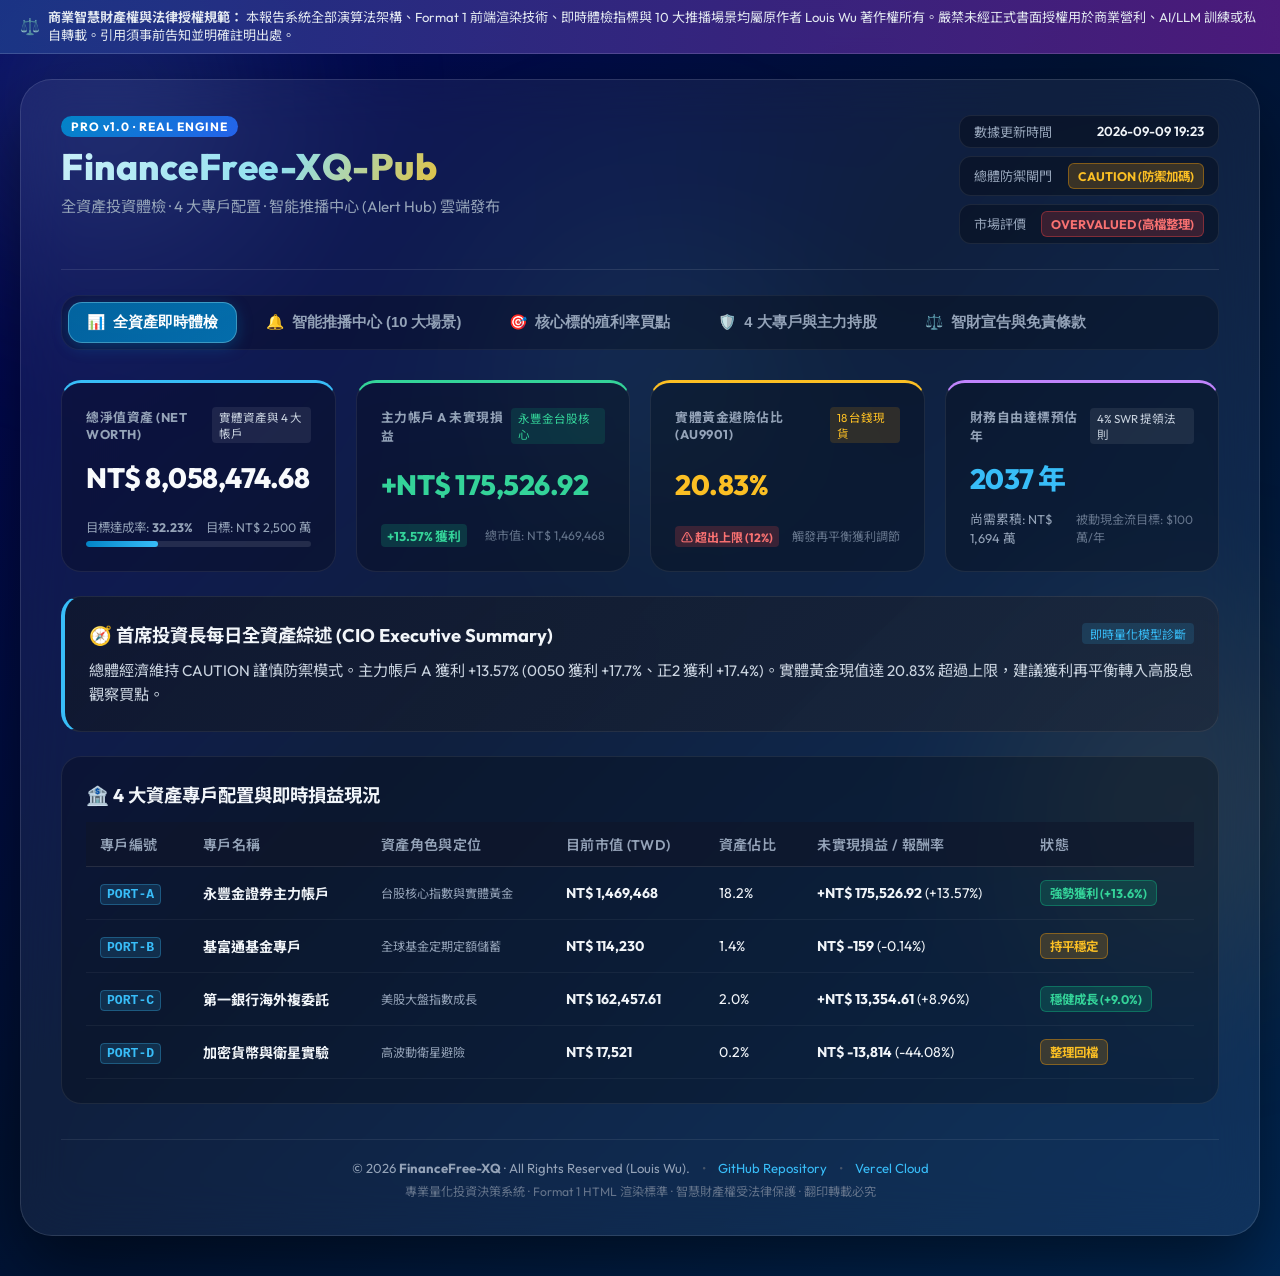
==== index.html @ 7aa63fb1 "feat(v1.0): upgrade to luxury glassmorphism theme with real data (2026-09-09)" ====
<!DOCTYPE html>
<html lang="zh-TW">
<head>
  <meta charset="UTF-8" />
  <meta name="viewport" content="width=device-width, initial-scale=1.0" />
  <title>FinanceFree-XQ-Pub · 全資產投資體檢與智能推播報告v1.0</title>
  <link rel="preconnect" href="https://fonts.googleapis.com">
  <link rel="preconnect" href="https://fonts.gstatic.com" crossorigin>
  <link href="https://fonts.googleapis.com/css2?family=Outfit:wght@300;400;600;700;800&family=Noto+Sans+TC:wght@300;400;500;700&display=swap" rel="stylesheet">
  <link rel="stylesheet" href="styles.css" />
</head>
<body>
  <!-- Ambient Glow Background Orbs -->
  <div class="glow-orb orb-1"></div>
  <div class="glow-orb orb-2"></div>
  <div class="glow-orb orb-3"></div>

  <!-- Legal Notice Top Strip -->
  <aside class="legal-strip">
    <div class="legal-strip-inner">
      <span class="legal-icon">⚖️</span>
      <span class="legal-text"><strong>商業智慧財產權與法律授權規範：</strong> 本報告系統全部演算法架構、Format 1 前端渲染技術、即時體檢指標與 10 大推播場景均屬原作者 Louis Wu 著作權所有。嚴禁未經正式書面授權用於商業營利、AI/LLM 訓練或私自轉載。引用須事前告知並明確註明出處。</span>
    </div>
  </aside>

  <div class="main-wrapper">
    <!-- Frosted Glass Master Container -->
    <div class="glass-container">
      
      <!-- Top Brand Header -->
      <header class="dashboard-header">
        <div class="brand-block">
          <div class="brand-badge">PRO v1.0 · REAL ENGINE</div>
          <h1 class="gradient-title">FinanceFree-XQ-Pub</h1>
          <p class="brand-subtitle">全資產投資體檢 · 4 大專戶配置 · 智能推播中心 (Alert Hub) 雲端發布</p>
        </div>
        <div class="meta-block">
          <div class="meta-pill">
            <span class="meta-label">數據更新時間</span>
            <span class="meta-value" id="meta-date">2026-09-09 18:34</span>
          </div>
          <div class="meta-pill">
            <span class="meta-label">總體防禦閘門</span>
            <span class="badge badge-caution" id="meta-gate">CAUTION (防禦加碼)</span>
          </div>
          <div class="meta-pill">
            <span class="meta-label">市場評價</span>
            <span class="badge badge-warn" id="meta-regime">OVERVALUED (高檔整理)</span>
          </div>
        </div>
      </header>

      <!-- Navigation Tabs (Okinawa Style Glowing Pills) -->
      <nav class="tabs-nav">
        <button class="nav-pill active" data-tab="tab-overview">
          <span class="nav-icon">📊</span> 全資產即時體檢
        </button>
        <button class="nav-pill" data-tab="tab-alerts">
          <span class="nav-icon">🔔</span> 智能推播中心 (10 大場景)
        </button>
        <button class="nav-pill" data-tab="tab-targets">
          <span class="nav-icon">🎯</span> 核心標的殖利率買點
        </button>
        <button class="nav-pill" data-tab="tab-holdings">
          <span class="nav-icon">🛡️</span> 4 大專戶與主力持股
        </button>
        <button class="nav-pill" data-tab="tab-legal">
          <span class="nav-icon">⚖️</span> 智財宣告與免責條款
        </button>
      </nav>

      <!-- TAB 1: Real Overview & KPIs -->
      <section id="tab-overview" class="tab-pane active">
        <!-- 4 Major KPI Cards -->
        <div class="kpi-grid">
          <div class="kpi-card glass-card card-glow-blue">
            <div class="kpi-header">
              <span class="kpi-tag">總淨值資產 (NET WORTH)</span>
              <span class="badge-sub">實體資產與 4 大帳戶</span>
            </div>
            <div class="kpi-num" id="kpi-net-worth">NT$ 8,058,475</div>
            <div class="progress-wrap">
              <div class="progress-info">
                <span>目標達成率: <strong id="kpi-coverage">32.23%</strong></span>
                <span>目標: NT$ 2,500 萬</span>
              </div>
              <div class="progress-track">
                <div class="progress-fill" id="kpi-progress-bar" style="width: 32.23%;"></div>
              </div>
            </div>
          </div>

          <div class="kpi-card glass-card card-glow-green">
            <div class="kpi-header">
              <span class="kpi-tag">主力帳戶 A 未實現損益</span>
              <span class="badge-sub positive">永豐金台股核心</span>
            </div>
            <div class="kpi-num positive" id="kpi-port-a-pnl">+NT$ 175,527</div>
            <div class="kpi-sub-text">
              <span class="gain-badge">+13.57% 獲利</span>
              <span class="sub-muted">總市值: NT$ 1,469,468</span>
            </div>
          </div>

          <div class="kpi-card glass-card card-glow-amber">
            <div class="kpi-header">
              <span class="kpi-tag">實體黃金避險佔比 (AU9901)</span>
              <span class="badge-sub warn">18 台錢現貨</span>
            </div>
            <div class="kpi-num warning" id="kpi-gold-pct">20.83%</div>
            <div class="kpi-sub-text">
              <span class="alert-pill">⚠️ 超出上限 (12%)</span>
              <span class="sub-muted">觸發再平衡獲利調節</span>
            </div>
          </div>

          <div class="kpi-card glass-card card-glow-purple">
            <div class="kpi-header">
              <span class="kpi-tag">財務自由達標預估年</span>
              <span class="badge-sub">4% SWR 提領法則</span>
            </div>
            <div class="kpi-num highlight" id="kpi-goal-year">2037 年</div>
            <div class="kpi-sub-text">
              <span>尚需累積: NT$ 1,694 萬</span>
              <span class="sub-muted">被動現金流目標: $100萬/年</span>
            </div>
          </div>
        </div>

        <!-- CIO Daily Synthesis -->
        <div class="glass-card summary-box mt-4">
          <div class="card-title-bar">
            <h3>🧭 首席投資長每日全資產綜述 (CIO Executive Summary)</h3>
            <span class="timestamp-tag">即時量化模型診斷</span>
          </div>
          <p class="summary-content" id="cio-summary-text">
            總體經濟維持 CAUTION 謹慎防禦模式。主力帳戶 A 表現亮眼獲利 +13.57%（0050 續抱獲利 +17.7%、正2 獲利 +17.4%）。實體黃金因金價大漲現值佔比達 20.83%（超過 12% 配置上限），已觸發 REBALANCE_SELL 再平衡調節訊號，建議將部分黃金獲利轉入高股息標的甜甜價觀察買點。
          </p>
        </div>

        <!-- 4 Accounts Distribution Table -->
        <div class="glass-card mt-4">
          <div class="card-title-bar">
            <h3>🏦 4 大資產專戶配置與即時損益現況</h3>
          </div>
          <div class="table-container">
            <table class="luxury-table">
              <thead>
                <tr>
                  <th>專戶編號</th>
                  <th>專戶名稱</th>
                  <th>資產角色與定位</th>
                  <th>目前市值 (TWD)</th>
                  <th>資產佔比</th>
                  <th>未實現損益 / 報酬率</th>
                  <th>狀態</th>
                </tr>
              </thead>
              <tbody id="accounts-table-body">
                <!-- Rendered dynamically -->
              </tbody>
            </table>
          </div>
        </div>
      </section>

      <!-- TAB 2: 10 Smart Alert Scenarios -->
      <section id="tab-alerts" class="tab-pane">
        <div class="glass-card">
          <div class="card-title-bar flex-between">
            <div>
              <h3>🔔 智能推播中心 · 10 大推播場景觸發總覽表</h3>
              <p class="card-desc">多因子自動監控 · LINE Official Bot & Email (SMTP) 即時指令派送</p>
            </div>
            <span class="pulse-badge"><span class="pulse-dot"></span> 10 / 10 場景全時監控運行中</span>
          </div>
          <div class="table-container">
            <table class="luxury-table scenarios-table">
              <thead>
                <tr>
                  <th style="width: 10%;">場景編號</th>
                  <th style="width: 18%;">場景名稱與類型</th>
                  <th style="width: 14%;">觸發時機</th>
                  <th style="width: 24%;">觸發條件與核心指標</th>
                  <th style="width: 14%;">推播管道 / 優先級</th>
                  <th style="width: 10%;">狀態</th>
                  <th style="width: 10%;">即時預覽</th>
                </tr>
              </thead>
              <tbody id="scenarios-table-body">
                <!-- Rendered dynamically -->
              </tbody>
            </table>
          </div>
        </div>
      </section>

      <!-- TAB 3: Buy Targets & Yield Sweetspot -->
      <section id="tab-targets" class="tab-pane">
        <div class="glass-card">
          <div class="card-title-bar">
            <h3>🎯 核心高股息與指數標的殖利率買點監控 (Sweetspot Tracker)</h3>
            <p class="card-desc">依據歷史殖利率分位數與均線支撐，即時計算分批進場階梯與價差比例</p>
          </div>
          <div class="table-container">
            <table class="luxury-table">
              <thead>
                <tr>
                  <th>標的代碼</th>
                  <th>標的名稱</th>
                  <th>現價 (TWD)</th>
                  <th>目標殖利率買點</th>
                  <th>距買點差距 (%)</th>
                  <th>預估年化殖利率</th>
                  <th>決策區間</th>
                </tr>
              </thead>
              <tbody id="targets-table-body">
                <!-- Rendered dynamically -->
              </tbody>
            </table>
          </div>
        </div>
      </section>

      <!-- TAB 4: Real Holdings in Portfolio A -->
      <section id="tab-holdings" class="tab-pane">
        <div class="glass-card">
          <div class="card-title-bar">
            <h3>🛡️ 永豐金主力帳戶 A · 實體持股明細與現值</h3>
            <p class="card-desc">真實庫存部位、成本價位、未實現損益與加碼階梯記錄</p>
          </div>
          <div class="table-container">
            <table class="luxury-table">
              <thead>
                <tr>
                  <th>標的代號</th>
                  <th>標的名稱</th>
                  <th>持有數量</th>
                  <th>現價 (TWD)</th>
                  <th>成本均價</th>
                  <th>目前市值 (TWD)</th>
                  <th>未實現損益</th>
                  <th>報酬率 (%)</th>
                  <th>操作狀態</th>
                </tr>
              </thead>
              <tbody id="holdings-table-body">
                <!-- Rendered dynamically -->
              </tbody>
            </table>
          </div>
        </div>
      </section>

      <!-- TAB 5: Commercial Legal Policy -->
      <section id="tab-legal" class="tab-pane">
        <div class="glass-card legal-container">
          <div class="card-title-bar">
            <h3>⚖️ 智慧財產權聲明、商業授權限制與法律責任免責宣言</h3>
            <span class="legal-badge-pill">20 年資深金融法務顧問規格</span>
          </div>
          <div class="legal-content">
            <div class="legal-clause">
              <h4>一、 智慧財產權與著作權歸屬聲明 (Intellectual Property & Proprietary Rights)</h4>
              <p>
                本專案 <strong>FinanceFree-XQ</strong> 及其公開網頁呈現端 <strong>FinanceFree-XQ-Pub</strong>，所包含之全部原始碼、演算法架構、多因子評分機制、量化策略模型、HTML/CSS/JavaScript 前端渲染樣板（Format 1）、視覺化圖表排版及數據分析產出，其著作權、商標權、營業秘密及專利申請權等全部智慧財產權，<strong>均屬原作者 Louis Wu 依法獨立享有與專屬擁有</strong>。
              </p>
              <p>
                未經原作者正式書面授權，任何個人、法人或組織均不得以任何形式（包括但不限於重製、改作、反向工程、反組譯、鏡像鏡射、深度連結、公開傳輸、散布、轉售或建立衍生作品）利用本系統之全部或任何部分。
              </p>
            </div>

            <div class="legal-clause">
              <h4>二、 商業使用限制與強制引用告知規範 (Commercial Use Restriction & Attribution Policy)</h4>
              <ul>
                <li><strong>嚴禁未經授權商業利用：</strong> 嚴格禁止將本系統之分析結論、HTML 渲染報表、推播格式或模型數據用於任何收費投顧、代操服務、付費社群、商業出版、商業軟體整合或任何直接/間接獲利行為。</li>
                <li><strong>禁止 AI / LLM 爬蟲抓取：</strong> 嚴格禁止未經授權使用爬蟲或自動化工具爬取本系統網頁與數據以進行人工智慧 (AI) 或大型語言模型 (LLM) 之訓練與微調。</li>
                <li><strong>非營利與學術引用義務：</strong> 任何基於學術研究、個人學習之非營利性質引用，<strong>必須於引用前書面告知原作者</strong>，並於引用作品最顯著處明確標註來源：<br>
                  <code class="citation-code">引用自 FinanceFree-XQ 投資決策系統 (Author: Louis Wu / GitHub: louiswu1568/FinanceFree-XQ-Pub)</code>
                </li>
              </ul>
            </div>

            <div class="legal-clause">
              <h4>三、 專業金融投資與法律免責聲明 (Financial Non-Advisory & Risk Disclaimer)</h4>
              <p>
                本頁面及系統所有推播、報表及數據，純屬基於歷史數據與量化模型之<strong>個人研究心得與演算法技術展示，絕不構成任何證券、期貨、基金、衍生性金融商品之買賣建議、投資諮詢、要約或獲利保證</strong>。
              </p>
              <p>
                金融市場投資具有本質風險，歷史績效絕不代表未來收益。使用者於進行任何投資交易決策前，應審慎評估自身財務狀況與風險承受能力，並獨立承擔所有投資盈虧。本系統作者對於任何人因參考或使用本系統內容所致之任何直接、間接、附隨或衍生性損害或利潤損失，<strong>概不承擔任何法律、民事賠償或連帶責任</strong>。
              </p>
            </div>

            <div class="legal-clause">
              <h4>四、 侵權追訴與準據法管轄 (Trade Secrets, Infringement & Jurisdiction)</h4>
              <p>
                凡有任何侵害本專案智慧財產權、違反營業秘密法、盜用 HTML 渲染樣式或違法商業營利之行為，原作者保留依法追究一切民事侵權賠償（包含法定懲罰性賠償）及刑事責任之權利。
              </p>
              <p>
                本聲明之解釋與適用，均依<strong>中華民國法令</strong>為準據法。凡因本系統或本條款所生之爭議，雙方同意以<strong>臺灣臺北地方法院</strong>為第一審專屬管轄法院。
              </p>
            </div>
          </div>
        </div>
      </section>

      <!-- Footer -->
      <footer class="dashboard-footer">
        <div class="footer-links">
          <span>© 2026 <strong>FinanceFree-XQ</strong> · All Rights Reserved (Louis Wu).</span>
          <span class="footer-dot">•</span>
          <a href="https://github.com/louiswu1568/FinanceFree-XQ-Pub.git" target="_blank">GitHub Repository</a>
          <span class="footer-dot">•</span>
          <a href="https://financefree-xq-pub.vercel.app/" target="_blank">Vercel Cloud</a>
        </div>
        <p class="footer-legal-tag">專業量化投資決策系統 · Format 1 HTML 渲染標準 · 智慧財產權受法律保護 · 翻印轉載必究</p>
      </footer>
    </div>
  </div>

  <!-- Scenario Preview Interactive Modal -->
  <div id="preview-modal" class="modal-backdrop" style="display: none;">
    <div class="modal-box glass-card">
      <div class="modal-header">
        <div class="modal-title-group">
          <span class="modal-badge" id="modal-id">SCENARIO-01</span>
          <h3 id="modal-title">場景推播內容預覽</h3>
        </div>
        <button id="modal-close" class="modal-close-btn">&times;</button>
      </div>
      <div class="modal-body">
        <div class="preview-channel-pill" id="modal-channel">LINE Official Bot</div>
        <div class="preview-bubble-box" id="modal-content">
          載入中...
        </div>
      </div>
    </div>
  </div>

  <script src="app.js"></script>
</body>
</html>
---- styles.css ----
/* FinanceFree-XQ-Pub Luxury Glassmorphism Design System (Okinawa 2026 Style) */

:root {
  --primary: #0077b6;
  --primary-light: #90e0ef;
  --accent: #ffb703;
  --accent-cyan: #48cae4;
  --accent-gold: #fbbf24;
  --bg-grad: linear-gradient(135deg, #03045e 0%, #001233 45%, #002855 100%);
  --card-bg: rgba(255, 255, 255, 0.06);
  --card-border: rgba(255, 255, 255, 0.12);
  --text-main: #f8f9fa;
  --text-muted: #94a3b8;
  --success: #10b981;
  --danger: #ef4444;
  --warning: #f59e0b;
}

* {
  box-sizing: border-box;
  margin: 0;
  padding: 0;
}

body {
  font-family: 'Outfit', 'Noto Sans TC', -apple-system, BlinkMacSystemFont, sans-serif;
  background: var(--bg-grad);
  color: var(--text-main);
  min-height: 100vh;
  position: relative;
  overflow-x: hidden;
  padding-bottom: 40px;
}

/* Ambient Glowing Orbs */
.glow-orb {
  position: fixed;
  width: 500px;
  height: 500px;
  border-radius: 50%;
  pointer-events: none;
  z-index: 0;
  filter: blur(80px);
}
.orb-1 {
  top: -150px;
  left: -150px;
  background: radial-gradient(circle, rgba(144, 224, 239, 0.18) 0%, rgba(0, 0, 0, 0) 70%);
}
.orb-2 {
  bottom: -150px;
  right: -150px;
  background: radial-gradient(circle, rgba(255, 183, 3, 0.12) 0%, rgba(0, 0, 0, 0) 70%);
}
.orb-3 {
  top: 40%;
  left: 50%;
  transform: translate(-50%, -50%);
  background: radial-gradient(circle, rgba(72, 202, 228, 0.1) 0%, rgba(0, 0, 0, 0) 70%);
}

/* Legal Notice Top Strip */
.legal-strip {
  background: linear-gradient(90deg, rgba(30, 58, 138, 0.85), rgba(88, 28, 135, 0.85));
  border-bottom: 1px solid rgba(255, 255, 255, 0.15);
  padding: 8px 20px;
  font-size: 0.82rem;
  color: #e2e8f0;
  backdrop-filter: blur(10px);
  position: relative;
  z-index: 10;
}
.legal-strip-inner {
  max-width: 1300px;
  margin: 0 auto;
  display: flex;
  align-items: center;
  gap: 8px;
  line-height: 1.4;
}
.legal-icon {
  font-size: 1rem;
}

/* Main Layout Wrapper */
.main-wrapper {
  position: relative;
  z-index: 1;
  max-width: 1320px;
  margin: 25px auto 0;
  padding: 0 20px;
}

/* Frosted Glass Master Container */
.glass-container {
  background: var(--card-bg);
  border: 1px solid var(--card-border);
  border-radius: 32px;
  backdrop-filter: blur(25px);
  -webkit-backdrop-filter: blur(25px);
  box-shadow: 0 30px 70px rgba(0, 0, 0, 0.5);
  padding: 35px 40px;
  animation: fadeIn 0.6s ease-out;
}

@keyframes fadeIn {
  from { opacity: 0; transform: translateY(10px); }
  to { opacity: 1; transform: translateY(0); }
}

/* Header */
.dashboard-header {
  display: flex;
  justify-content: space-between;
  align-items: flex-start;
  flex-wrap: wrap;
  gap: 20px;
  padding-bottom: 25px;
  border-bottom: 1px solid rgba(255, 255, 255, 0.1);
  margin-bottom: 25px;
}
.brand-badge {
  display: inline-block;
  font-size: 0.75rem;
  font-weight: 700;
  letter-spacing: 1px;
  padding: 3px 10px;
  background: linear-gradient(135deg, #0284c7, #2563eb);
  color: #fff;
  border-radius: 20px;
  margin-bottom: 8px;
}
.gradient-title {
  font-size: 2.3rem;
  font-weight: 800;
  background: linear-gradient(120deg, #caf0f8, #90e0ef 50%, #ffb703 100%);
  -webkit-background-clip: text;
  -webkit-text-fill-color: transparent;
  letter-spacing: 0.5px;
  line-height: 1.2;
}
.brand-subtitle {
  font-size: 0.95rem;
  color: #94a3b8;
  margin-top: 5px;
}

.meta-block {
  display: flex;
  flex-direction: column;
  gap: 8px;
}
.meta-pill {
  background: rgba(0, 0, 0, 0.3);
  border: 1px solid rgba(255, 255, 255, 0.08);
  padding: 6px 14px;
  border-radius: 12px;
  display: flex;
  align-items: center;
  justify-content: space-between;
  gap: 15px;
  font-size: 0.82rem;
}
.meta-label {
  color: #94a3b8;
}
.meta-value {
  color: #f1f5f9;
  font-weight: 600;
}

/* Badges */
.badge {
  display: inline-block;
  padding: 3px 9px;
  border-radius: 6px;
  font-size: 0.78rem;
  font-weight: 700;
}
.badge-caution {
  background: rgba(245, 158, 11, 0.2);
  color: #fbbf24;
  border: 1px solid rgba(245, 158, 11, 0.4);
}
.badge-warn {
  background: rgba(239, 68, 68, 0.2);
  color: #f87171;
  border: 1px solid rgba(239, 68, 68, 0.4);
}
.badge-safe {
  background: rgba(16, 185, 129, 0.2);
  color: #34d399;
  border: 1px solid rgba(16, 185, 129, 0.4);
}

/* Tabs Navigation (Okinawa Glow Pills) */
.tabs-nav {
  display: flex;
  gap: 10px;
  flex-wrap: wrap;
  margin-bottom: 30px;
  background: rgba(0, 0, 0, 0.25);
  padding: 6px;
  border-radius: 18px;
  border: 1px solid rgba(255, 255, 255, 0.06);
}
.nav-pill {
  background: transparent;
  border: 1px solid transparent;
  color: #94a3b8;
  padding: 10px 18px;
  border-radius: 14px;
  font-size: 0.92rem;
  font-weight: 600;
  cursor: pointer;
  display: flex;
  align-items: center;
  gap: 8px;
  transition: all 0.25s ease;
}
.nav-pill:hover {
  color: #f1f5f9;
  background: rgba(255, 255, 255, 0.05);
}
.nav-pill.active {
  background: linear-gradient(135deg, rgba(0, 119, 182, 0.8), rgba(2, 132, 199, 0.8));
  color: #ffffff;
  border: 1px solid rgba(144, 224, 239, 0.4);
  box-shadow: 0 4px 15px rgba(0, 119, 182, 0.35);
}

/* Tab Panes */
.tab-pane {
  display: none;
  animation: paneIn 0.3s ease-out;
}
.tab-pane.active {
  display: block;
}
@keyframes paneIn {
  from { opacity: 0; transform: translateY(6px); }
  to { opacity: 1; transform: translateY(0); }
}

/* Glass Card */
.glass-card {
  background: rgba(0, 0, 0, 0.25);
  border: 1px solid rgba(255, 255, 255, 0.08);
  border-radius: 20px;
  padding: 24px;
  position: relative;
}
.glass-card:hover {
  border-color: rgba(255, 255, 255, 0.15);
}

/* KPI Grid */
.kpi-grid {
  display: grid;
  grid-template-columns: repeat(4, 1fr);
  gap: 20px;
}
@media (max-width: 1100px) {
  .kpi-grid { grid-template-columns: repeat(2, 1fr); }
}
@media (max-width: 600px) {
  .kpi-grid { grid-template-columns: 1fr; }
}

.kpi-card {
  display: flex;
  flex-direction: column;
  justify-content: space-between;
  transition: transform 0.2s ease, box-shadow 0.2s ease;
}
.kpi-card:hover {
  transform: translateY(-3px);
  box-shadow: 0 12px 25px rgba(0, 0, 0, 0.3);
}

.card-glow-blue { border-top: 3px solid #38bdf8; }
.card-glow-green { border-top: 3px solid #34d399; }
.card-glow-amber { border-top: 3px solid #fbbf24; }
.card-glow-purple { border-top: 3px solid #c084fc; }

.kpi-header {
  display: flex;
  justify-content: space-between;
  align-items: center;
  margin-bottom: 12px;
}
.kpi-tag {
  font-size: 0.8rem;
  font-weight: 700;
  color: #94a3b8;
  letter-spacing: 0.5px;
}
.badge-sub {
  font-size: 0.72rem;
  padding: 2px 7px;
  background: rgba(255, 255, 255, 0.08);
  border-radius: 4px;
  color: #cbd5e1;
}
.badge-sub.positive { color: #34d399; background: rgba(16, 185, 129, 0.15); }
.badge-sub.warn { color: #fbbf24; background: rgba(245, 158, 11, 0.15); }

.kpi-num {
  font-size: 1.75rem;
  font-weight: 800;
  color: #f8fafc;
  margin-bottom: 12px;
  letter-spacing: -0.5px;
}
.kpi-num.positive { color: #34d399; }
.kpi-num.warning { color: #fbbf24; }
.kpi-num.highlight { color: #38bdf8; }

.progress-wrap {
  margin-top: 5px;
}
.progress-info {
  display: flex;
  justify-content: space-between;
  font-size: 0.78rem;
  color: #94a3b8;
  margin-bottom: 5px;
}
.progress-track {
  width: 100%;
  height: 6px;
  background: rgba(255, 255, 255, 0.1);
  border-radius: 4px;
  overflow: hidden;
}
.progress-fill {
  height: 100%;
  background: linear-gradient(90deg, #0284c7, #38bdf8);
  border-radius: 4px;
  transition: width 0.8s ease;
}

.kpi-sub-text {
  display: flex;
  justify-content: space-between;
  align-items: center;
  font-size: 0.8rem;
  color: #94a3b8;
}
.gain-badge {
  background: rgba(16, 185, 129, 0.2);
  color: #34d399;
  padding: 2px 6px;
  border-radius: 4px;
  font-weight: 700;
}
.alert-pill {
  background: rgba(239, 68, 68, 0.2);
  color: #f87171;
  padding: 2px 6px;
  border-radius: 4px;
  font-weight: 700;
  font-size: 0.75rem;
}
.sub-muted {
  font-size: 0.76rem;
  color: #64748b;
}

/* Summary Card */
.summary-box {
  background: linear-gradient(135deg, rgba(15, 23, 42, 0.8), rgba(30, 41, 59, 0.7));
  border-left: 4px solid #38bdf8;
}
.card-title-bar {
  display: flex;
  justify-content: space-between;
  align-items: center;
  margin-bottom: 12px;
}
.card-title-bar h3 {
  font-size: 1.15rem;
  font-weight: 700;
  color: #f1f5f9;
}
.card-desc {
  font-size: 0.85rem;
  color: #94a3b8;
  margin-top: 4px;
}
.timestamp-tag {
  font-size: 0.75rem;
  padding: 2px 8px;
  background: rgba(56, 189, 248, 0.15);
  color: #38bdf8;
  border-radius: 4px;
}
.summary-content {
  font-size: 0.95rem;
  color: #cbd5e1;
  line-height: 1.6;
}

/* Luxury Tables */
.table-container {
  overflow-x: auto;
  margin-top: 15px;
}
.luxury-table {
  width: 100%;
  border-collapse: collapse;
  font-size: 0.88rem;
  text-align: left;
}
.luxury-table th {
  background: rgba(15, 23, 42, 0.6);
  color: #94a3b8;
  font-weight: 600;
  padding: 12px 14px;
  border-bottom: 1px solid rgba(255, 255, 255, 0.1);
  letter-spacing: 0.3px;
}
.luxury-table td {
  padding: 13px 14px;
  border-bottom: 1px solid rgba(255, 255, 255, 0.05);
  color: #f1f5f9;
}
.luxury-table tr:hover td {
  background: rgba(255, 255, 255, 0.03);
}

/* Pulse Badge */
.pulse-badge {
  display: inline-flex;
  align-items: center;
  gap: 6px;
  font-size: 0.82rem;
  font-weight: 600;
  color: #34d399;
  background: rgba(16, 185, 129, 0.15);
  padding: 4px 10px;
  border-radius: 20px;
}
.pulse-dot {
  width: 8px;
  height: 8px;
  border-radius: 50%;
  background: #34d399;
  box-shadow: 0 0 10px #34d399;
  animation: pulse 1.5s infinite;
}
@keyframes pulse {
  0% { transform: scale(0.9); opacity: 0.7; }
  50% { transform: scale(1.2); opacity: 1; }
  100% { transform: scale(0.9); opacity: 0.7; }
}

/* Table Specific Elements */
.scenario-tag {
  font-family: monospace;
  font-size: 0.82rem;
  font-weight: 700;
  padding: 2px 6px;
  background: rgba(56, 189, 248, 0.15);
  color: #38bdf8;
  border-radius: 4px;
  border: 1px solid rgba(56, 189, 248, 0.3);
}
.time-tag {
  font-size: 0.8rem;
  color: #cbd5e1;
  background: rgba(30, 41, 59, 0.7);
  padding: 2px 7px;
  border-radius: 4px;
  display: inline-block;
}
.cond-text {
  font-size: 0.84rem;
  line-height: 1.4;
  margin-bottom: 3px;
}
.sub-metrics {
  font-size: 0.76rem;
  color: #94a3b8;
}

.btn-preview {
  background: linear-gradient(135deg, #0284c7, #2563eb);
  color: #fff;
  border: none;
  padding: 5px 12px;
  border-radius: 6px;
  font-size: 0.8rem;
  font-weight: 600;
  cursor: pointer;
  transition: all 0.2s ease;
}
.btn-preview:hover {
  background: linear-gradient(135deg, #0369a1, #1d4ed8);
  transform: translateY(-1px);
  box-shadow: 0 4px 12px rgba(2, 132, 199, 0.4);
}

/* Legal Container */
.legal-container {
  background: rgba(15, 23, 42, 0.5);
}
.legal-badge-pill {
  font-size: 0.78rem;
  background: rgba(147, 51, 234, 0.2);
  color: #c084fc;
  padding: 3px 10px;
  border-radius: 12px;
  border: 1px solid rgba(147, 51, 234, 0.3);
}
.legal-clause {
  margin-top: 20px;
  padding-bottom: 18px;
  border-bottom: 1px solid rgba(255, 255, 255, 0.08);
}
.legal-clause h4 {
  font-size: 1rem;
  color: #90e0ef;
  margin-bottom: 8px;
}
.legal-clause p, .legal-clause li {
  font-size: 0.88rem;
  color: #cbd5e1;
  line-height: 1.6;
}
.legal-clause ul {
  padding-left: 20px;
  margin-top: 6px;
}
.citation-code {
  display: inline-block;
  background: rgba(0, 0, 0, 0.4);
  padding: 4px 10px;
  border-radius: 6px;
  color: #38bdf8;
  font-family: monospace;
  font-size: 0.82rem;
  margin-top: 6px;
  border: 1px solid rgba(56, 189, 248, 0.3);
}

/* Footer */
.dashboard-footer {
  margin-top: 35px;
  padding-top: 20px;
  border-top: 1px solid rgba(255, 255, 255, 0.08);
  text-align: center;
  font-size: 0.82rem;
  color: #64748b;
}
.footer-links {
  display: flex;
  justify-content: center;
  align-items: center;
  gap: 12px;
  margin-bottom: 6px;
  color: #94a3b8;
}
.footer-links a {
  color: #38bdf8;
  text-decoration: none;
  transition: color 0.2s;
}
.footer-links a:hover {
  color: #90e0ef;
}
.footer-dot {
  color: #475569;
}
.footer-legal-tag {
  font-size: 0.76rem;
  color: #64748b;
}

/* Modal */
.modal-backdrop {
  position: fixed;
  top: 0;
  left: 0;
  width: 100vw;
  height: 100vh;
  background: rgba(0, 0, 0, 0.75);
  backdrop-filter: blur(8px);
  display: flex;
  align-items: center;
  justify-content: center;
  z-index: 9999;
}
.modal-box {
  width: 90%;
  max-width: 580px;
  background: #0f172a;
  border: 1px solid rgba(255, 255, 255, 0.15);
  border-radius: 20px;
  padding: 24px;
  box-shadow: 0 25px 50px rgba(0, 0, 0, 0.7);
  animation: modalScale 0.2s ease-out;
}
@keyframes modalScale {
  from { transform: scale(0.95); opacity: 0; }
  to { transform: scale(1); opacity: 1; }
}
.modal-header {
  display: flex;
  justify-content: space-between;
  align-items: center;
  margin-bottom: 16px;
  border-bottom: 1px solid rgba(255, 255, 255, 0.1);
  padding-bottom: 12px;
}
.modal-badge {
  font-family: monospace;
  font-size: 0.75rem;
  font-weight: 700;
  background: rgba(56, 189, 248, 0.2);
  color: #38bdf8;
  padding: 2px 7px;
  border-radius: 4px;
  display: inline-block;
  margin-bottom: 4px;
}
.modal-header h3 {
  font-size: 1.1rem;
  color: #f8fafc;
}
.modal-close-btn {
  background: transparent;
  border: none;
  color: #94a3b8;
  font-size: 1.6rem;
  cursor: pointer;
  line-height: 1;
}
.modal-close-btn:hover { color: #f8fafc; }
.preview-channel-pill {
  display: inline-block;
  background: #06c755;
  color: #fff;
  font-weight: 700;
  font-size: 0.75rem;
  padding: 3px 9px;
  border-radius: 4px;
  margin-bottom: 12px;
}
.preview-bubble-box {
  background: rgba(30, 41, 59, 0.8);
  border-left: 4px solid #0284c7;
  padding: 16px;
  border-radius: 0 10px 10px 0;
  color: #f1f5f9;
  font-size: 0.92rem;
  line-height: 1.6;
  white-space: pre-wrap;
  word-break: break-word;
}

.mt-4 { margin-top: 24px; }
.flex-between { display: flex; justify-content: space-between; align-items: center; }
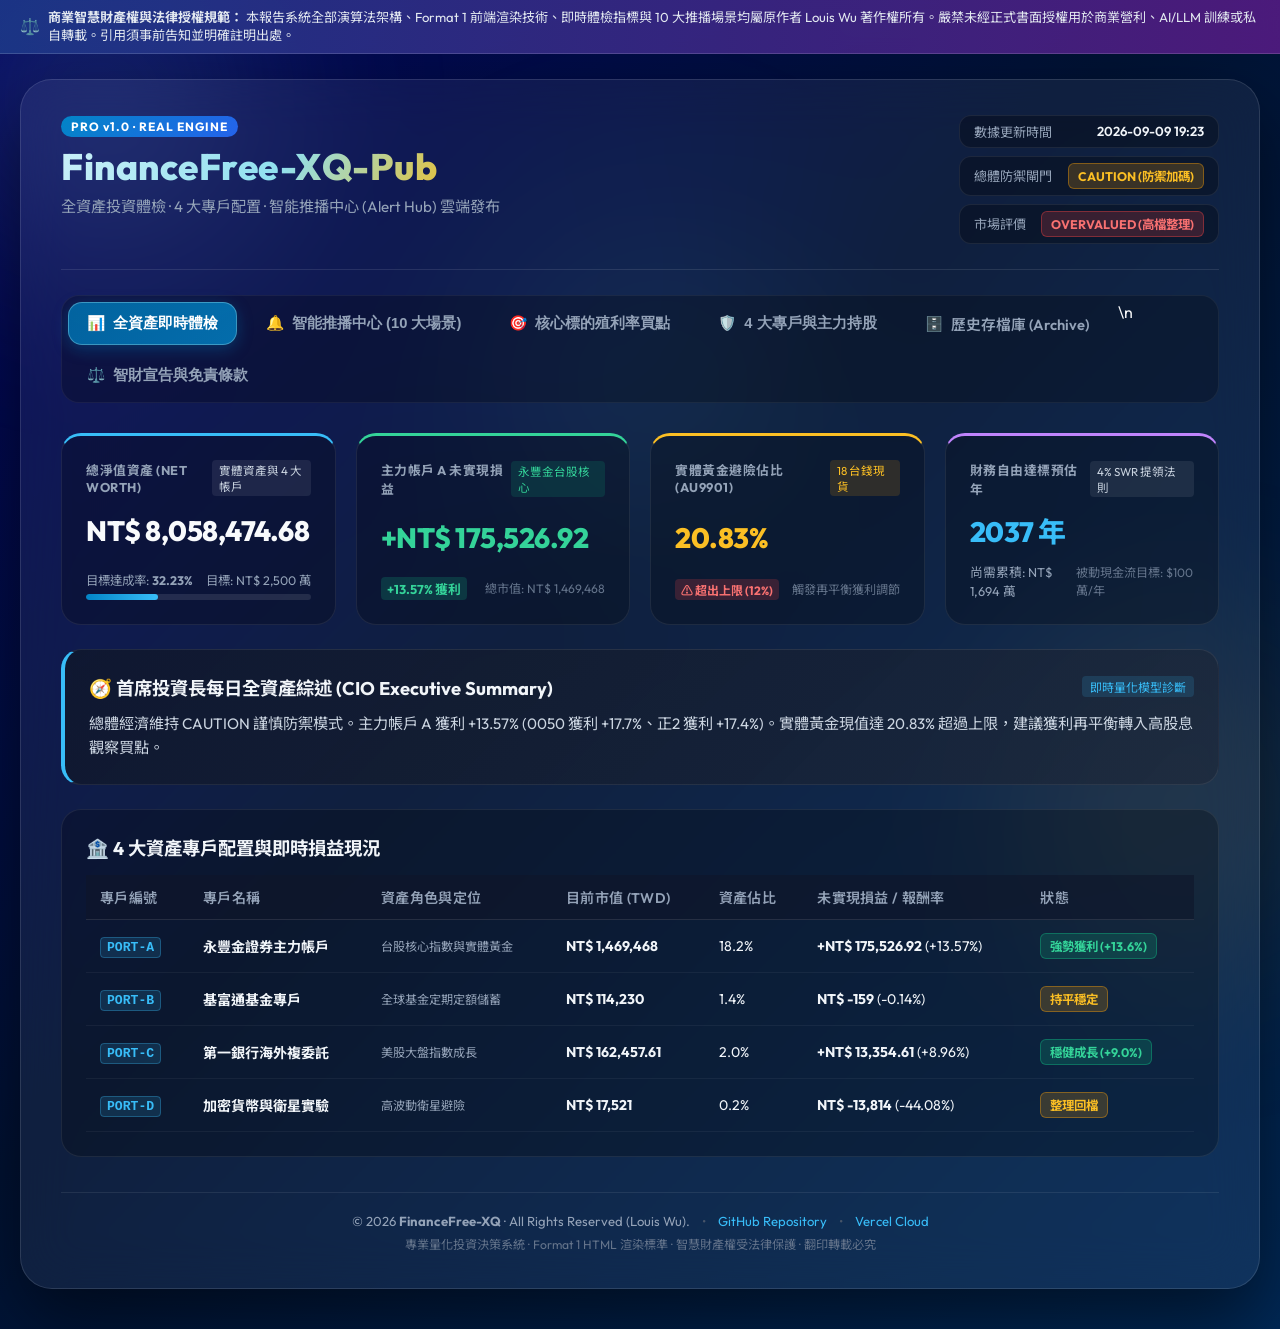
==== commit be81ef5f: "chore(publish): auto-archive and publish report (2026-09-09 19:32:38)" ====
--- a/index.html
+++ b/index.html
@@ -64,7 +64,7 @@
         <button class="nav-pill" data-tab="tab-holdings">
           <span class="nav-icon">🛡️</span> 4 大專戶與主力持股
         </button>
-        <button class="nav-pill" data-tab="tab-legal">
+        <a href="./Archive" class="nav-pill" style="text-decoration:none;"><span class="nav-icon">🗄️</span> 歷史存檔庫 (Archive)</a>\n        <button class="nav-pill" data-tab="tab-legal">
           <span class="nav-icon">⚖️</span> 智財宣告與免責條款
         </button>
       </nav>
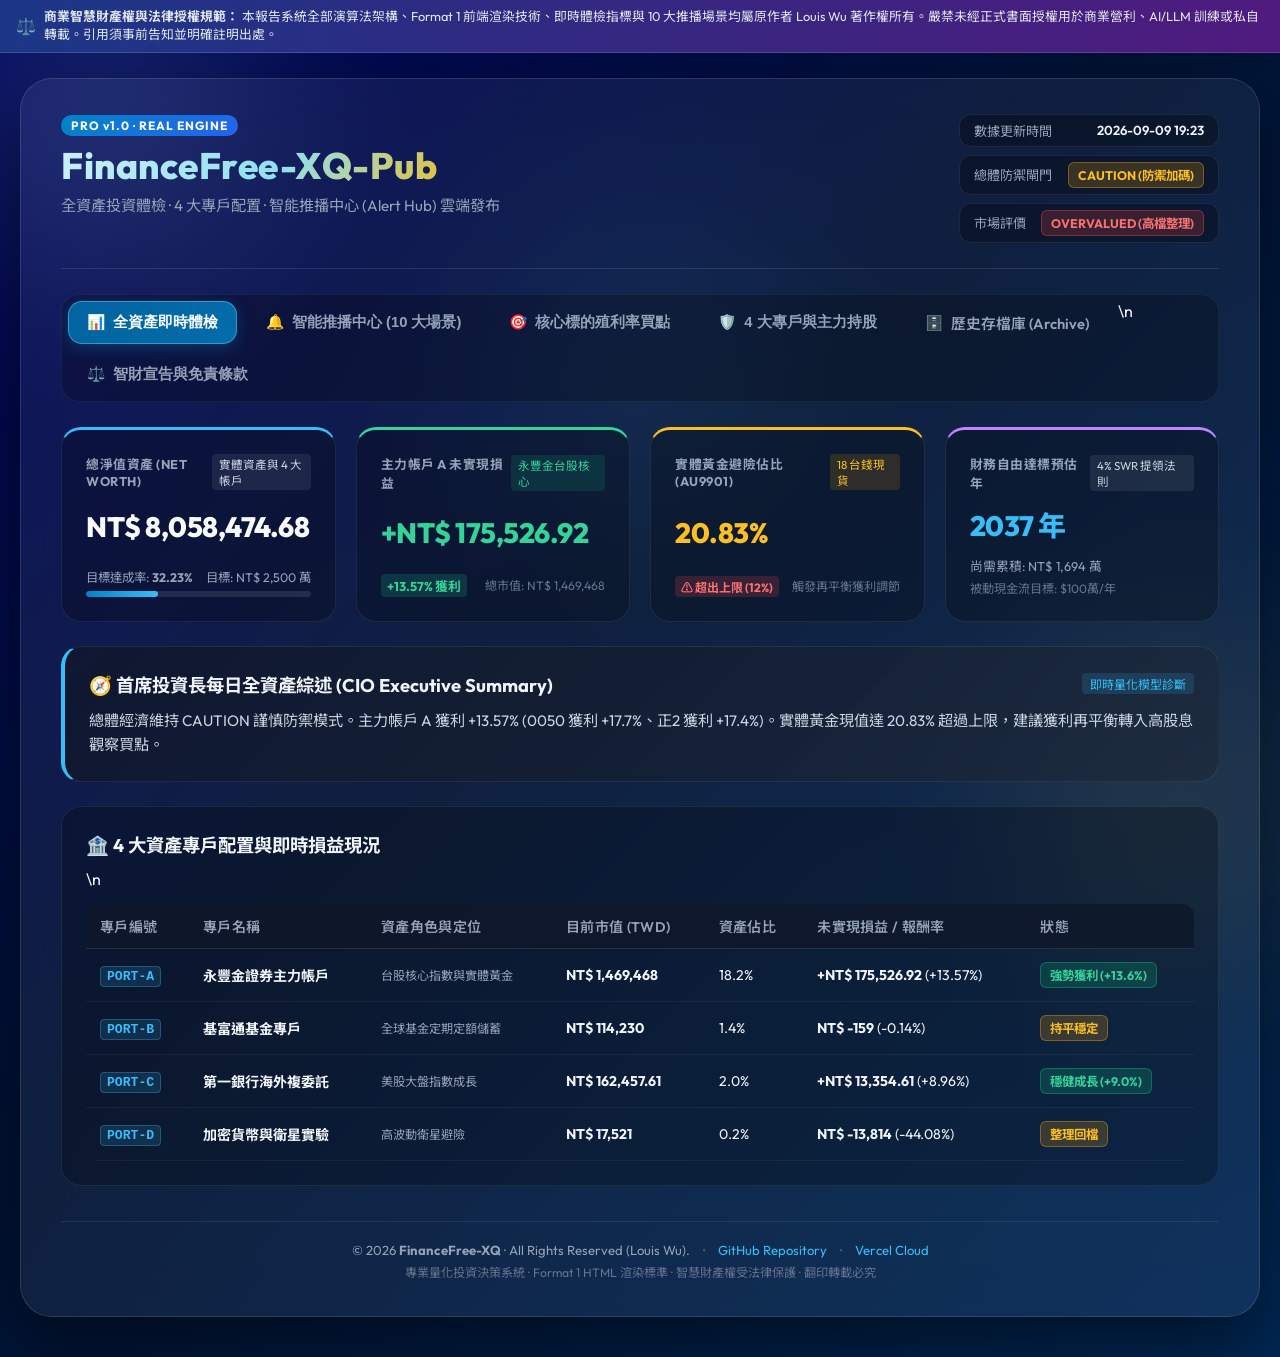
==== commit a536e04f: "chore(publish): auto-archive and publish report (2026-09-09 19:54:53)" ====
--- a/index.html
+++ b/index.html
@@ -143,7 +143,7 @@
           <div class="card-title-bar">
             <h3>🏦 4 大資產專戶配置與即時損益現況</h3>
           </div>
-          <div class="table-container">
+          <div class="table-scroll-hint">👈 左右滑動查看完整表格 👉</div>\n          <div class="table-container">
             <table class="luxury-table">
               <thead>
                 <tr>
@@ -174,7 +174,7 @@
             </div>
             <span class="pulse-badge"><span class="pulse-dot"></span> 10 / 10 場景全時監控運行中</span>
           </div>
-          <div class="table-container">
+          <div class="table-scroll-hint">👈 左右滑動查看完整表格 👉</div>\n          <div class="table-container">
             <table class="luxury-table scenarios-table">
               <thead>
                 <tr>
@@ -202,7 +202,7 @@
             <h3>🎯 核心高股息與指數標的殖利率買點監控 (Sweetspot Tracker)</h3>
             <p class="card-desc">依據歷史殖利率分位數與均線支撐，即時計算分批進場階梯與價差比例</p>
           </div>
-          <div class="table-container">
+          <div class="table-scroll-hint">👈 左右滑動查看完整表格 👉</div>\n          <div class="table-container">
             <table class="luxury-table">
               <thead>
                 <tr>
@@ -230,7 +230,7 @@
             <h3>🛡️ 永豐金主力帳戶 A · 實體持股明細與現值</h3>
             <p class="card-desc">真實庫存部位、成本價位、未實現損益與加碼階梯記錄</p>
           </div>
-          <div class="table-container">
+          <div class="table-scroll-hint">👈 左右滑動查看完整表格 👉</div>\n          <div class="table-container">
             <table class="luxury-table">
               <thead>
                 <tr>
--- a/styles.css
+++ b/styles.css
@@ -1,4 +1,4 @@
-/* FinanceFree-XQ-Pub Luxury Glassmorphism Design System (Okinawa 2026 Style) */
+/* FinanceFree-XQ-Pub Luxury Glassmorphism Design System (Okinawa 2026 Mobile-Optimized) */
 
 :root {
   --primary: #0077b6;
@@ -20,10 +20,11 @@
   box-sizing: border-box;
   margin: 0;
   padding: 0;
+  -webkit-tap-highlight-color: transparent;
 }
 
 body {
-  font-family: 'Outfit', 'Noto Sans TC', -apple-system, BlinkMacSystemFont, sans-serif;
+  font-family: 'Outfit', 'Noto Sans TC', -apple-system, BlinkMacSystemFont, 'Segoe UI', Roboto, sans-serif;
   background: var(--bg-grad);
   color: var(--text-main);
   min-height: 100vh;
@@ -61,10 +62,10 @@
 
 /* Legal Notice Top Strip */
 .legal-strip {
-  background: linear-gradient(90deg, rgba(30, 58, 138, 0.85), rgba(88, 28, 135, 0.85));
+  background: linear-gradient(90deg, rgba(30, 58, 138, 0.9), rgba(88, 28, 135, 0.9));
   border-bottom: 1px solid rgba(255, 255, 255, 0.15);
-  padding: 8px 20px;
-  font-size: 0.82rem;
+  padding: 8px 16px;
+  font-size: 0.8rem;
   color: #e2e8f0;
   backdrop-filter: blur(10px);
   position: relative;
@@ -80,6 +81,7 @@
 }
 .legal-icon {
   font-size: 1rem;
+  flex-shrink: 0;
 }
 
 /* Main Layout Wrapper */
@@ -131,7 +133,7 @@
   margin-bottom: 8px;
 }
 .gradient-title {
-  font-size: 2.3rem;
+  font-size: clamp(1.6rem, 4vw, 2.3rem);
   font-weight: 800;
   background: linear-gradient(120deg, #caf0f8, #90e0ef 50%, #ffb703 100%);
   -webkit-background-clip: text;
@@ -140,7 +142,7 @@
   line-height: 1.2;
 }
 .brand-subtitle {
-  font-size: 0.95rem;
+  font-size: clamp(0.82rem, 2vw, 0.95rem);
   color: #94a3b8;
   margin-top: 5px;
 }
@@ -176,6 +178,7 @@
   border-radius: 6px;
   font-size: 0.78rem;
   font-weight: 700;
+  white-space: nowrap;
 }
 .badge-caution {
   background: rgba(245, 158, 11, 0.2);
@@ -193,12 +196,12 @@
   border: 1px solid rgba(16, 185, 129, 0.4);
 }
 
-/* Tabs Navigation (Okinawa Glow Pills) */
+/* Tabs Navigation (Okinawa Glow Horizontal Swipe Pills) */
 .tabs-nav {
   display: flex;
   gap: 10px;
   flex-wrap: wrap;
-  margin-bottom: 30px;
+  margin-bottom: 25px;
   background: rgba(0, 0, 0, 0.25);
   padding: 6px;
   border-radius: 18px;
@@ -217,6 +220,8 @@
   align-items: center;
   gap: 8px;
   transition: all 0.25s ease;
+  white-space: nowrap;
+  user-select: none;
 }
 .nav-pill:hover {
   color: #f1f5f9;
@@ -260,12 +265,6 @@
   grid-template-columns: repeat(4, 1fr);
   gap: 20px;
 }
-@media (max-width: 1100px) {
-  .kpi-grid { grid-template-columns: repeat(2, 1fr); }
-}
-@media (max-width: 600px) {
-  .kpi-grid { grid-template-columns: 1fr; }
-}
 
 .kpi-card {
   display: flex;
@@ -346,6 +345,8 @@
   align-items: center;
   font-size: 0.8rem;
   color: #94a3b8;
+  flex-wrap: wrap;
+  gap: 4px;
 }
 .gain-badge {
   background: rgba(16, 185, 129, 0.2);
@@ -377,6 +378,8 @@
   justify-content: space-between;
   align-items: center;
   margin-bottom: 12px;
+  flex-wrap: wrap;
+  gap: 8px;
 }
 .card-title-bar h3 {
   font-size: 1.15rem;
@@ -401,11 +404,21 @@
   line-height: 1.6;
 }
 
-/* Luxury Tables */
+/* Luxury Tables with Mobile Responsive Horizontal Scroll */
 .table-container {
   overflow-x: auto;
+  -webkit-overflow-scrolling: touch;
   margin-top: 15px;
-}
+  border-radius: 12px;
+}
+.table-scroll-hint {
+  display: none;
+  font-size: 0.75rem;
+  color: #38bdf8;
+  margin-top: 8px;
+  text-align: right;
+}
+
 .luxury-table {
   width: 100%;
   border-collapse: collapse;
@@ -413,12 +426,13 @@
   text-align: left;
 }
 .luxury-table th {
-  background: rgba(15, 23, 42, 0.6);
+  background: rgba(15, 23, 42, 0.8);
   color: #94a3b8;
   font-weight: 600;
   padding: 12px 14px;
   border-bottom: 1px solid rgba(255, 255, 255, 0.1);
   letter-spacing: 0.3px;
+  white-space: nowrap;
 }
 .luxury-table td {
   padding: 13px 14px;
@@ -428,6 +442,12 @@
 .luxury-table tr:hover td {
   background: rgba(255, 255, 255, 0.03);
 }
+
+/* Min-widths for tables on mobile */
+.scenarios-table { min-width: 720px; }
+#tab-overview .luxury-table { min-width: 600px; }
+#tab-targets .luxury-table { min-width: 580px; }
+#tab-holdings .luxury-table { min-width: 650px; }
 
 /* Pulse Badge */
 .pulse-badge {
@@ -440,6 +460,7 @@
   background: rgba(16, 185, 129, 0.15);
   padding: 4px 10px;
   border-radius: 20px;
+  white-space: nowrap;
 }
 .pulse-dot {
   width: 8px;
@@ -465,6 +486,7 @@
   color: #38bdf8;
   border-radius: 4px;
   border: 1px solid rgba(56, 189, 248, 0.3);
+  white-space: nowrap;
 }
 .time-tag {
   font-size: 0.8rem;
@@ -473,6 +495,7 @@
   padding: 2px 7px;
   border-radius: 4px;
   display: inline-block;
+  white-space: nowrap;
 }
 .cond-text {
   font-size: 0.84rem;
@@ -488,12 +511,13 @@
   background: linear-gradient(135deg, #0284c7, #2563eb);
   color: #fff;
   border: none;
-  padding: 5px 12px;
+  padding: 6px 14px;
   border-radius: 6px;
   font-size: 0.8rem;
   font-weight: 600;
   cursor: pointer;
   transition: all 0.2s ease;
+  white-space: nowrap;
 }
 .btn-preview:hover {
   background: linear-gradient(135deg, #0369a1, #1d4ed8);
@@ -542,6 +566,7 @@
   font-size: 0.82rem;
   margin-top: 6px;
   border: 1px solid rgba(56, 189, 248, 0.3);
+  word-break: break-all;
 }
 
 /* Footer */
@@ -560,6 +585,7 @@
   gap: 12px;
   margin-bottom: 6px;
   color: #94a3b8;
+  flex-wrap: wrap;
 }
 .footer-links a {
   color: #38bdf8;
@@ -575,6 +601,7 @@
 .footer-legal-tag {
   font-size: 0.76rem;
   color: #64748b;
+  line-height: 1.4;
 }
 
 /* Modal */
@@ -590,16 +617,19 @@
   align-items: center;
   justify-content: center;
   z-index: 9999;
+  padding: 15px;
 }
 .modal-box {
-  width: 90%;
+  width: 100%;
   max-width: 580px;
   background: #0f172a;
   border: 1px solid rgba(255, 255, 255, 0.15);
   border-radius: 20px;
-  padding: 24px;
+  padding: 22px;
   box-shadow: 0 25px 50px rgba(0, 0, 0, 0.7);
   animation: modalScale 0.2s ease-out;
+  max-height: 90vh;
+  overflow-y: auto;
 }
 @keyframes modalScale {
   from { transform: scale(0.95); opacity: 0; }
@@ -635,6 +665,7 @@
   font-size: 1.6rem;
   cursor: pointer;
   line-height: 1;
+  padding: 4px 8px;
 }
 .modal-close-btn:hover { color: #f8fafc; }
 .preview-channel-pill {
@@ -661,3 +692,129 @@
 
 .mt-4 { margin-top: 24px; }
 .flex-between { display: flex; justify-content: space-between; align-items: center; }
+
+/* =========================================================================
+   MOBILE RESPONSIVE MEDIA QUERIES (Okinawa 2026 Mobile Standard)
+   ========================================================================= */
+
+/* Tablet & Smaller Laptops */
+@media (max-width: 1100px) {
+  .kpi-grid {
+    grid-template-columns: repeat(2, 1fr);
+  }
+}
+
+/* Mobile Phones (Standard Tablets & Large Phones <768px) */
+@media (max-width: 768px) {
+  body {
+    padding-bottom: 25px;
+  }
+
+  .main-wrapper {
+    margin: 12px auto 0;
+    padding: 0 10px;
+  }
+
+  .glass-container {
+    padding: 20px 16px;
+    border-radius: 22px;
+  }
+
+  .dashboard-header {
+    flex-direction: column;
+    align-items: stretch;
+    gap: 15px;
+    padding-bottom: 16px;
+    margin-bottom: 16px;
+  }
+
+  .meta-block {
+    width: 100%;
+  }
+
+  .meta-pill {
+    padding: 8px 12px;
+  }
+
+  /* Horizontal Swipe Navigation Bar for Mobile */
+  .tabs-nav {
+    flex-wrap: nowrap;
+    overflow-x: auto;
+    -webkit-overflow-scrolling: touch;
+    scrollbar-width: none; /* Firefox */
+    padding: 5px;
+    border-radius: 14px;
+    gap: 6px;
+    margin-bottom: 20px;
+  }
+  .tabs-nav::-webkit-scrollbar {
+    display: none; /* Chrome, Safari */
+  }
+  .nav-pill {
+    padding: 8px 14px;
+    font-size: 0.84rem;
+    border-radius: 10px;
+  }
+
+  /* KPI Grid on Mobile */
+  .kpi-grid {
+    grid-template-columns: 1fr;
+    gap: 14px;
+  }
+  .kpi-card {
+    padding: 18px 16px;
+    border-radius: 16px;
+  }
+  .kpi-num {
+    font-size: 1.55rem;
+    margin-bottom: 8px;
+  }
+
+  .glass-card {
+    padding: 18px 14px;
+    border-radius: 16px;
+  }
+
+  .table-scroll-hint {
+    display: block;
+  }
+
+  .table-container {
+    margin-top: 10px;
+    border: 1px solid rgba(255, 255, 255, 0.08);
+  }
+
+  .luxury-table th, .luxury-table td {
+    padding: 10px 12px;
+    font-size: 0.82rem;
+  }
+
+  .modal-box {
+    padding: 18px 14px;
+  }
+  .preview-bubble-box {
+    padding: 12px;
+    font-size: 0.86rem;
+  }
+}
+
+/* Small Screen Phones (<480px) */
+@media (max-width: 480px) {
+  .main-wrapper {
+    padding: 0 6px;
+  }
+  .glass-container {
+    padding: 16px 12px;
+    border-radius: 18px;
+  }
+  .gradient-title {
+    font-size: 1.45rem;
+  }
+  .legal-strip {
+    font-size: 0.74rem;
+    padding: 6px 10px;
+  }
+  .kpi-num {
+    font-size: 1.4rem;
+  }
+}
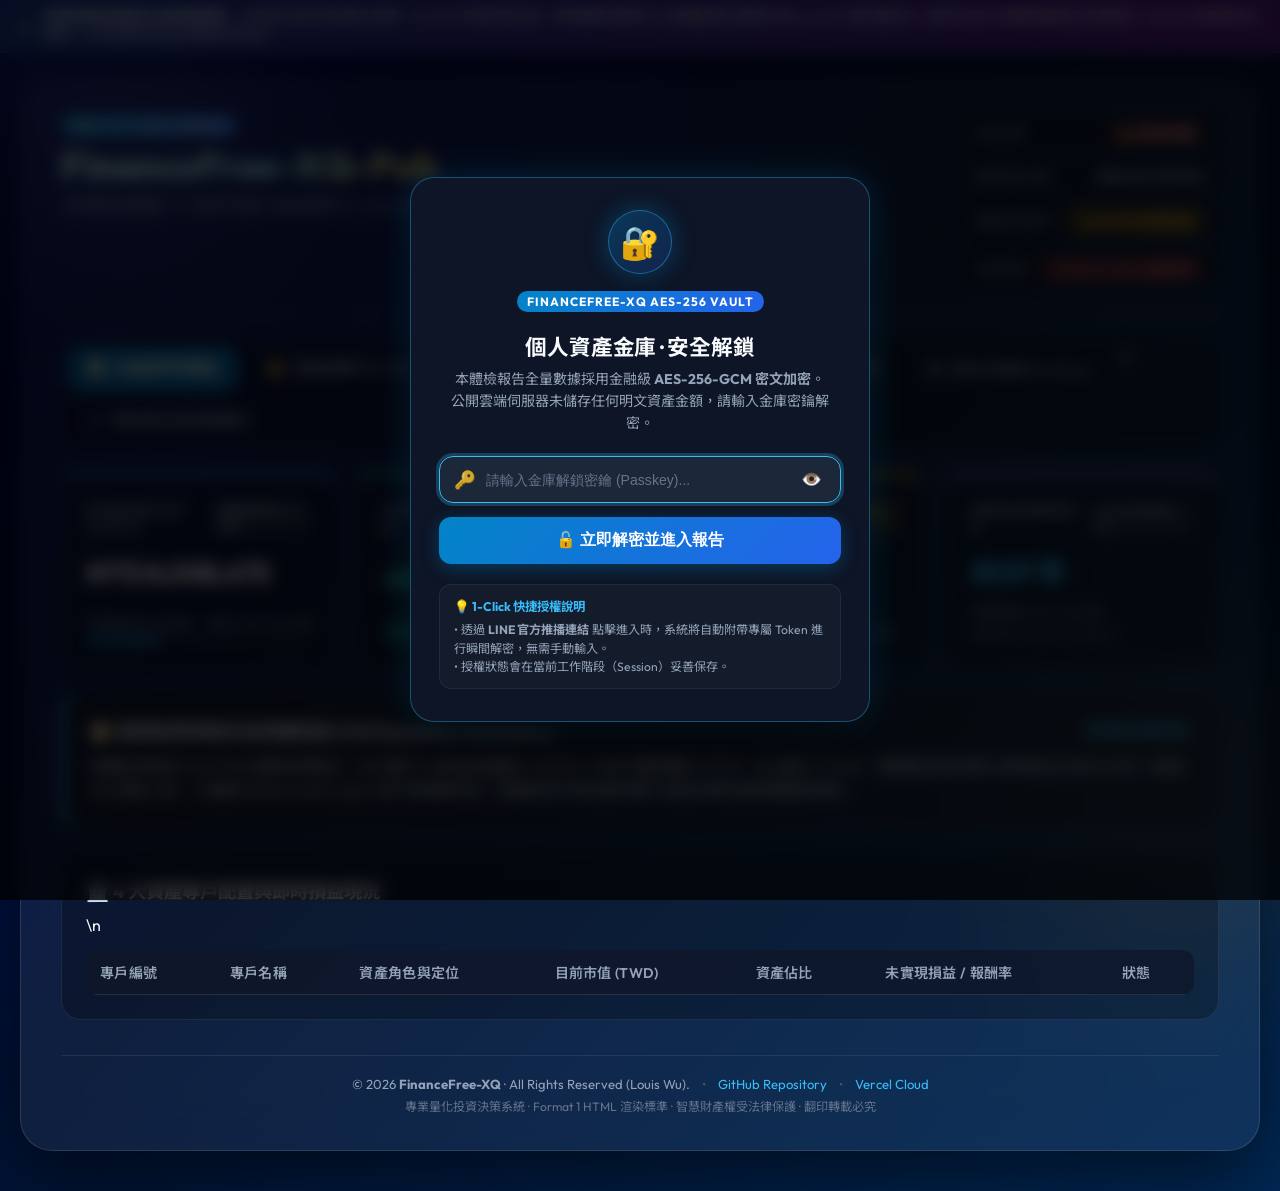
==== commit 6e3bd329: "feat(security): publish AES-256-GCM encrypted report (2026-09-09 21:25:59)" ====
--- a/index.html
+++ b/index.html
@@ -35,6 +35,10 @@
           <p class="brand-subtitle">全資產投資體檢 · 4 大專戶配置 · 智能推播中心 (Alert Hub) 雲端發布</p>
         </div>
         <div class="meta-block">
+          <div class="meta-pill" id="vault-pill" style="cursor:pointer;" title="點擊可重新鎖定金庫" onclick="promptRelock()">
+            <span class="meta-label">安全金庫</span>
+            <span class="badge vault-badge-unlocked" id="vault-status-badge">🔐 金庫已解鎖</span>
+          </div>
           <div class="meta-pill">
             <span class="meta-label">數據更新時間</span>
             <span class="meta-value" id="meta-date">2026-09-09 18:34</span>
@@ -339,5 +343,45 @@
   </div>
 
   <script src="app.js"></script>
+
+  <!-- Security Vault Unlock Modal (方案 1 + 方案 2 Fallback) -->
+  <div id="vault-modal" class="modal-backdrop" style="display:none;">
+    <div class="vault-dialog">
+      <div class="vault-icon-wrap">
+        <div class="vault-glow-circle">🔐</div>
+      </div>
+      <div class="brand-badge" style="margin-bottom:8px;">FINANCEFREE-XQ AES-256 VAULT</div>
+      <h2 class="vault-modal-title">個人資產金庫 · 安全解鎖</h2>
+      <p class="vault-modal-desc">
+        本體檢報告全量數據採用金融級 <strong>AES-256-GCM 密文加密</strong>。<br>
+        公開雲端伺服器未儲存任何明文資產金額，請輸入金庫密鑰解密。
+      </p>
+
+      <div class="vault-input-group">
+        <span class="input-icon">🔑</span>
+        <input type="password" id="vault-passkey-input" class="vault-input" placeholder="請輸入金庫解鎖密鑰 (Passkey)..." autocomplete="current-password" />
+        <button type="button" id="vault-toggle-visibility" class="btn-toggle-eye" title="顯示/隱藏密碼">👁️</button>
+      </div>
+
+      <div id="vault-error-msg" class="vault-error" style="display:none;">
+        ⚠️ 通行密鑰錯誤，無法解密資產金庫，請重新輸入！
+      </div>
+
+      <div class="vault-btn-group">
+        <button type="button" id="btn-vault-unlock" class="btn-vault-unlock">
+          <span>🔓 立即解密並進入報告</span>
+        </button>
+      </div>
+
+      <div class="vault-hint-box">
+        <div class="hint-title">💡 1-Click 快捷授權說明</div>
+        <div class="hint-body">
+          • 透過 <strong>LINE 官方推播連結</strong> 點擊進入時，系統將自動附帶專屬 Token 進行瞬間解密，無需手動輸入。<br>
+          • 授權狀態會在當前工作階段（Session）妥善保存。
+        </div>
+      </div>
+    </div>
+  </div>
+
 </body>
 </html>
--- a/styles.css
+++ b/styles.css
@@ -818,3 +818,204 @@
     font-size: 1.4rem;
   }
 }
+
+
+/* ==========================================================================
+   AES-256-GCM Personal Security Vault Modal & Status Badge (Okinawa 2026 Theme)
+   ========================================================================== */
+.vault-dialog {
+  max-width: 460px;
+  width: 90%;
+  text-align: center;
+  padding: 32px 28px;
+  background: rgba(15, 23, 42, 0.92);
+  border: 1px solid rgba(56, 189, 248, 0.35);
+  box-shadow: 0 25px 50px -12px rgba(0, 0, 0, 0.7), 0 0 35px rgba(2, 132, 199, 0.25);
+  backdrop-filter: blur(24px);
+  -webkit-backdrop-filter: blur(24px);
+  border-radius: 24px;
+  animation: vaultPopIn 0.35s cubic-bezier(0.16, 1, 0.3, 1) forwards;
+}
+
+@keyframes vaultPopIn {
+  from {
+    opacity: 0;
+    transform: scale(0.92) translateY(20px);
+  }
+  to {
+    opacity: 1;
+    transform: scale(1) translateY(0);
+  }
+}
+
+.vault-icon-wrap {
+  display: flex;
+  justify-content: center;
+  margin-bottom: 16px;
+}
+
+.vault-glow-circle {
+  width: 64px;
+  height: 64px;
+  border-radius: 50%;
+  background: linear-gradient(135deg, rgba(2, 132, 199, 0.3), rgba(37, 99, 235, 0.2));
+  border: 1px solid rgba(56, 189, 248, 0.4);
+  display: flex;
+  align-items: center;
+  justify-content: center;
+  font-size: 2rem;
+  box-shadow: 0 0 25px rgba(2, 132, 199, 0.4);
+  animation: pulseGlow 3s infinite ease-in-out;
+}
+
+@keyframes pulseGlow {
+  0%, 100% { box-shadow: 0 0 20px rgba(2, 132, 199, 0.3); transform: scale(1); }
+  50% { box-shadow: 0 0 32px rgba(56, 189, 248, 0.6); transform: scale(1.05); }
+}
+
+.vault-modal-title {
+  font-size: 1.35rem;
+  font-weight: 700;
+  color: #f8fafc;
+  margin: 10px 0 8px 0;
+  letter-spacing: -0.01em;
+}
+
+.vault-modal-desc {
+  font-size: 0.88rem;
+  color: #94a3b8;
+  line-height: 1.55;
+  margin-bottom: 22px;
+}
+
+.vault-input-group {
+  display: flex;
+  align-items: center;
+  background: rgba(30, 41, 59, 0.7);
+  border: 1px solid rgba(148, 163, 184, 0.25);
+  border-radius: 14px;
+  padding: 4px 14px;
+  margin-bottom: 14px;
+  transition: all 0.25s ease;
+}
+
+.vault-input-group:focus-within {
+  border-color: #38bdf8;
+  box-shadow: 0 0 0 3px rgba(56, 189, 248, 0.25);
+  background: rgba(30, 41, 59, 0.95);
+}
+
+.input-icon {
+  font-size: 1.1rem;
+  margin-right: 10px;
+  opacity: 0.8;
+}
+
+.vault-input {
+  flex: 1;
+  background: transparent;
+  border: none;
+  color: #f8fafc;
+  font-size: 0.95rem;
+  padding: 10px 0;
+  outline: none;
+}
+
+.vault-input::placeholder {
+  color: #64748b;
+  font-size: 0.88rem;
+}
+
+.btn-toggle-eye {
+  background: transparent;
+  border: none;
+  color: #94a3b8;
+  cursor: pointer;
+  font-size: 1.05rem;
+  padding: 4px;
+  transition: color 0.2s;
+}
+
+.btn-toggle-eye:hover {
+  color: #38bdf8;
+}
+
+.vault-error {
+  background: rgba(239, 68, 68, 0.18);
+  border: 1px solid rgba(239, 68, 68, 0.4);
+  color: #fca5a5;
+  font-size: 0.84rem;
+  padding: 10px 14px;
+  border-radius: 10px;
+  margin-bottom: 14px;
+  text-align: left;
+  animation: shake 0.3s ease-in-out;
+}
+
+@keyframes shake {
+  0%, 100% { transform: translateX(0); }
+  20%, 60% { transform: translateX(-6px); }
+  40%, 80% { transform: translateX(6px); }
+}
+
+.btn-vault-unlock {
+  width: 100%;
+  background: linear-gradient(135deg, #0284c7, #2563eb);
+  color: #ffffff;
+  border: none;
+  padding: 13px 20px;
+  border-radius: 12px;
+  font-size: 0.98rem;
+  font-weight: 700;
+  cursor: pointer;
+  display: flex;
+  align-items: center;
+  justify-content: center;
+  gap: 8px;
+  box-shadow: 0 4px 18px rgba(2, 132, 199, 0.35);
+  transition: all 0.25s ease;
+}
+
+.btn-vault-unlock:hover {
+  background: linear-gradient(135deg, #0369a1, #1d4ed8);
+  box-shadow: 0 6px 24px rgba(2, 132, 199, 0.5);
+  transform: translateY(-1px);
+}
+
+.btn-vault-unlock:active {
+  transform: translateY(0);
+}
+
+.vault-hint-box {
+  margin-top: 20px;
+  background: rgba(255, 255, 255, 0.03);
+  border: 1px solid rgba(255, 255, 255, 0.06);
+  border-radius: 12px;
+  padding: 12px 14px;
+  text-align: left;
+}
+
+.vault-hint-box .hint-title {
+  font-size: 0.78rem;
+  font-weight: 700;
+  color: #38bdf8;
+  margin-bottom: 6px;
+}
+
+.vault-hint-box .hint-body {
+  font-size: 0.76rem;
+  color: #94a3b8;
+  line-height: 1.5;
+}
+
+.vault-badge-locked {
+  background: rgba(239, 68, 68, 0.2) !important;
+  color: #fca5a5 !important;
+  border-color: rgba(239, 68, 68, 0.4) !important;
+}
+
+.vault-badge-unlocked {
+  background: rgba(16, 185, 129, 0.2) !important;
+  color: #6ee7b7 !important;
+  border-color: rgba(16, 185, 129, 0.4) !important;
+}
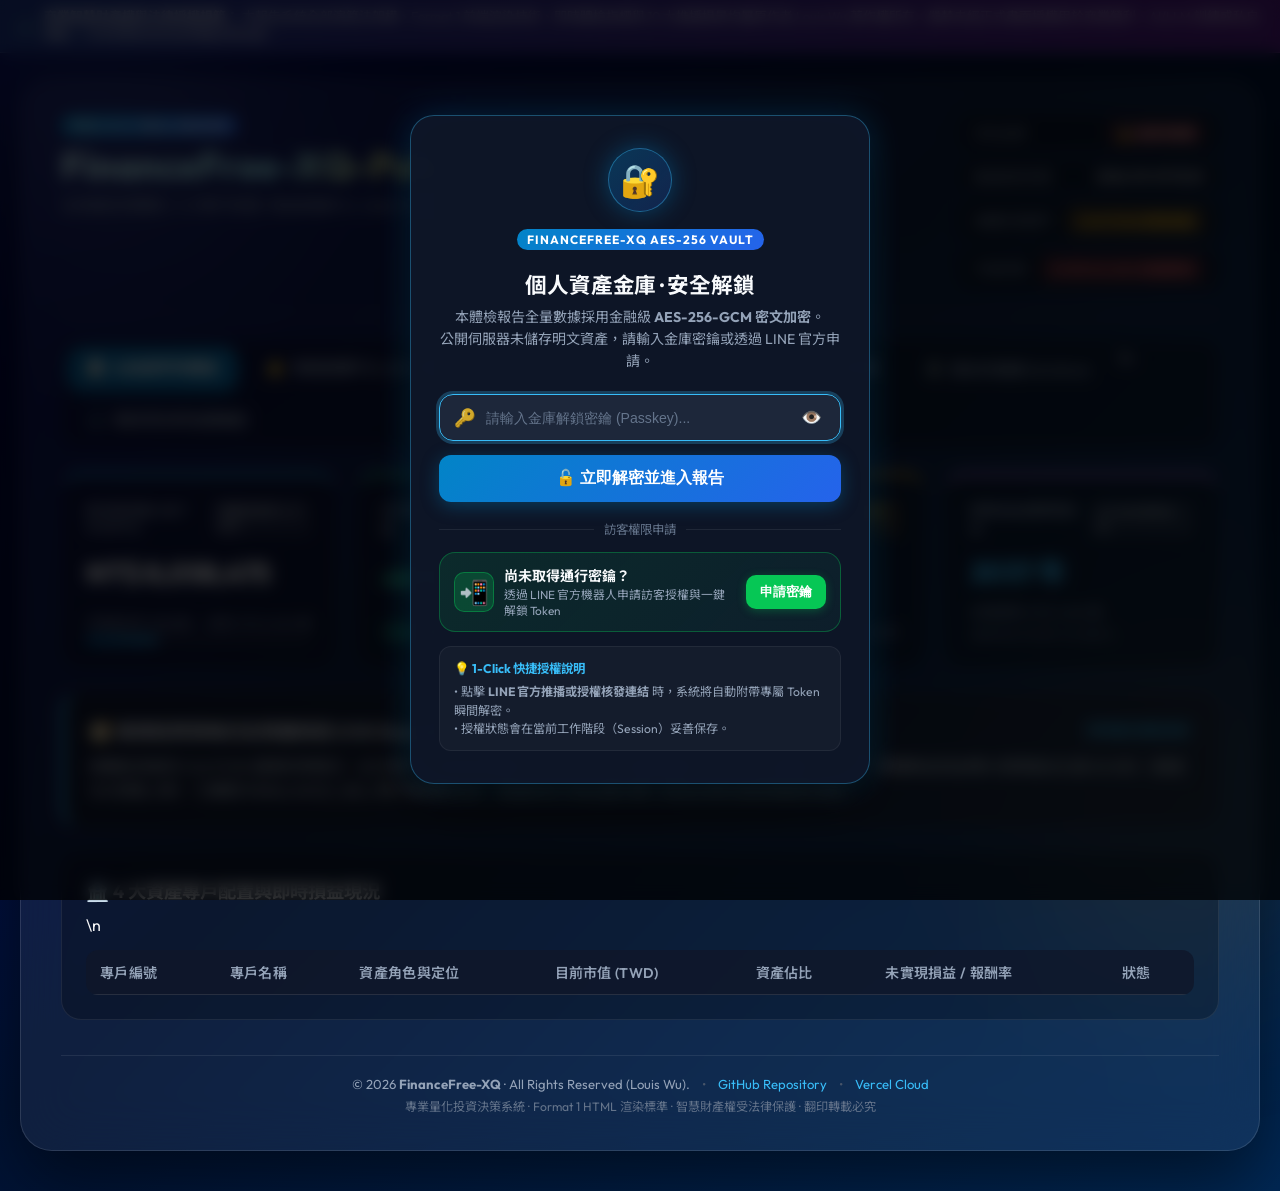
==== commit cd2d289f: "feat(security): add LINE Official Bot passkey application modal (Option B)" ====
--- a/index.html
+++ b/index.html
@@ -344,7 +344,7 @@
 
   <script src="app.js"></script>
 
-  <!-- Security Vault Unlock Modal (方案 1 + 方案 2 Fallback) -->
+  <!-- Security Vault Unlock Modal (方案 1 + 方案 2 整合) -->
   <div id="vault-modal" class="modal-backdrop" style="display:none;">
     <div class="vault-dialog">
       <div class="vault-icon-wrap">
@@ -354,7 +354,7 @@
       <h2 class="vault-modal-title">個人資產金庫 · 安全解鎖</h2>
       <p class="vault-modal-desc">
         本體檢報告全量數據採用金融級 <strong>AES-256-GCM 密文加密</strong>。<br>
-        公開雲端伺服器未儲存任何明文資產金額，請輸入金庫密鑰解密。
+        公開伺服器未儲存明文資產，請輸入金庫密鑰或透過 LINE 官方申請。
       </p>
 
       <div class="vault-input-group">
@@ -373,15 +373,85 @@
         </button>
       </div>
 
-      <div class="vault-hint-box">
+      <!-- 訪客 LINE 申辦通道 (方案 B) -->
+      <div class="vault-apply-divider">
+        <span>訪客權限申請</span>
+      </div>
+
+      <div class="vault-apply-card">
+        <div class="apply-card-left">
+          <span class="line-badge-icon">📲</span>
+          <div>
+            <div class="apply-card-title">尚未取得通行密鑰？</div>
+            <div class="apply-card-sub">透過 LINE 官方機器人申請訪客授權與一鍵解鎖 Token</div>
+          </div>
+        </div>
+        <button type="button" id="btn-open-line-apply" class="btn-line-apply">
+          <span>申請密鑰</span>
+        </button>
+      </div>
+
+      <div class="vault-hint-box" style="margin-top:14px;">
         <div class="hint-title">💡 1-Click 快捷授權說明</div>
         <div class="hint-body">
-          • 透過 <strong>LINE 官方推播連結</strong> 點擊進入時，系統將自動附帶專屬 Token 進行瞬間解密，無需手動輸入。<br>
+          • 點擊 <strong>LINE 官方推播或授權核發連結</strong> 時，系統將自動附帶專屬 Token 瞬間解密。<br>
           • 授權狀態會在當前工作階段（Session）妥善保存。
         </div>
       </div>
     </div>
   </div>
 
+  <!-- LINE Official Bot Application Modal (方案 B 申辦中心) -->
+  <div id="line-apply-modal" class="modal-backdrop" style="display:none;">
+    <div class="line-apply-modal-card">
+      <div style="display:flex; justify-content:space-between; align-items:center; margin-bottom:12px;">
+        <span class="badge badge-safe" style="background:#06c755; color:#fff; border:none;">LINE OFFICIAL BOT</span>
+        <button type="button" id="btn-close-line-modal" style="background:none; border:none; color:#94a3b8; font-size:1.3rem; cursor:pointer;">&times;</button>
+      </div>
+      <h2 style="font-size:1.3rem; font-weight:700; color:#f8fafc; margin-bottom:6px;">📲 LINE 官方帳號 · 訪客密鑰申請</h2>
+      <p style="font-size:0.84rem; color:#94a3b8; line-height:1.5;">
+        本報告系統為 Louis Wu 專利個人量化資產儀表板。如需查閱請透過 LINE 官方帳號提交訪客申請：
+      </p>
+
+      <div class="line-steps-list">
+        <div class="line-step-item">
+          <div class="step-num-badge">1</div>
+          <div>
+            <div class="step-content-title">加入 LINE 官方帳號</div>
+            <div class="step-content-desc">點擊下方按鈕或於 LINE 搜尋官方機器人並加入好友。</div>
+          </div>
+        </div>
+        <div class="line-step-item">
+          <div class="step-num-badge">2</div>
+          <div>
+            <div class="step-content-title">傳送通關申請文字</div>
+            <div class="step-content-desc">在 LINE 對話框傳送：<code>【申請 FinanceFree-XQ 訪客密鑰】您的姓名 / 單位與用途</code>。</div>
+          </div>
+        </div>
+        <div class="line-step-item">
+          <div class="step-num-badge">3</div>
+          <div>
+            <div class="step-content-title">取得 1-Click 解密連結</div>
+            <div class="step-content-desc">核可後，機器人將直接回傳附帶 Token 之專屬連結，點擊即可無縫解鎖！</div>
+          </div>
+        </div>
+      </div>
+
+      <a href="https://line.me/R/ti/p/@financefree-xq" target="_blank" class="line-action-btn-primary" id="line-open-link">
+        <span>💬 開啟 LINE 官方帳號申請密鑰</span>
+      </a>
+
+      <div style="text-align:center; margin-top:10px;">
+        <span style="font-size:0.75rem; color:#64748b;">
+          備用聯絡信箱：<a href="mailto:louiswu1568@gmail.com?subject=[申請訪客密鑰]%20FinanceFree-XQ%20資產體檢報告" style="color:#38bdf8; text-decoration:underline;">louiswu1568@gmail.com</a>
+        </span>
+      </div>
+
+      <button type="button" class="btn-close-apply" id="btn-cancel-line-modal">
+        返回密碼輸入
+      </button>
+    </div>
+  </div>
+
 </body>
 </html>
--- a/styles.css
+++ b/styles.css
@@ -1019,3 +1019,201 @@
   color: #6ee7b7 !important;
   border-color: rgba(16, 185, 129, 0.4) !important;
 }
+
+
+/* ==========================================================================
+   LINE Official Bot Passkey Application UI & Sub-Dialog
+   ========================================================================== */
+.vault-apply-divider {
+  display: flex;
+  align-items: center;
+  margin: 18px 0 14px 0;
+  color: #64748b;
+  font-size: 0.78rem;
+}
+
+.vault-apply-divider::before,
+.vault-apply-divider::after {
+  content: "";
+  flex: 1;
+  border-bottom: 1px solid rgba(255, 255, 255, 0.08);
+}
+
+.vault-apply-divider span {
+  padding: 0 10px;
+}
+
+.vault-apply-card {
+  display: flex;
+  align-items: center;
+  justify-content: space-between;
+  background: linear-gradient(135deg, rgba(6, 199, 85, 0.12), rgba(16, 185, 129, 0.06));
+  border: 1px solid rgba(6, 199, 85, 0.35);
+  border-radius: 16px;
+  padding: 12px 14px;
+  text-align: left;
+  gap: 12px;
+  transition: all 0.25s ease;
+}
+
+.vault-apply-card:hover {
+  background: linear-gradient(135deg, rgba(6, 199, 85, 0.2), rgba(16, 185, 129, 0.12));
+  border-color: #06c755;
+  box-shadow: 0 4px 20px rgba(6, 199, 85, 0.2);
+}
+
+.apply-card-left {
+  display: flex;
+  align-items: center;
+  gap: 10px;
+  flex: 1;
+}
+
+.line-badge-icon {
+  font-size: 1.5rem;
+  background: rgba(6, 199, 85, 0.2);
+  width: 40px;
+  height: 40px;
+  border-radius: 10px;
+  display: flex;
+  align-items: center;
+  justify-content: center;
+  flex-shrink: 0;
+  border: 1px solid rgba(6, 199, 85, 0.4);
+}
+
+.apply-card-title {
+  font-size: 0.88rem;
+  font-weight: 700;
+  color: #f8fafc;
+  margin-bottom: 2px;
+}
+
+.apply-card-sub {
+  font-size: 0.74rem;
+  color: #94a3b8;
+  line-height: 1.35;
+}
+
+.btn-line-apply {
+  background: #06c755;
+  color: #ffffff;
+  border: none;
+  padding: 8px 14px;
+  border-radius: 10px;
+  font-size: 0.82rem;
+  font-weight: 700;
+  cursor: pointer;
+  white-space: nowrap;
+  transition: all 0.2s ease;
+  box-shadow: 0 2px 10px rgba(6, 199, 85, 0.3);
+}
+
+.btn-line-apply:hover {
+  background: #05b34c;
+  box-shadow: 0 4px 15px rgba(6, 199, 85, 0.5);
+  transform: translateY(-1px);
+}
+
+/* LINE Application Modal Specifics */
+.line-apply-modal-card {
+  max-width: 480px;
+  width: 90%;
+  background: rgba(15, 23, 42, 0.95);
+  border: 1px solid rgba(6, 199, 85, 0.4);
+  box-shadow: 0 25px 60px -15px rgba(0, 0, 0, 0.8), 0 0 35px rgba(6, 199, 85, 0.2);
+  border-radius: 24px;
+  padding: 28px 24px;
+  text-align: left;
+  backdrop-filter: blur(24px);
+  -webkit-backdrop-filter: blur(24px);
+  animation: vaultPopIn 0.3s ease-out;
+}
+
+.line-steps-list {
+  margin: 16px 0;
+  display: flex;
+  flex-direction: column;
+  gap: 12px;
+}
+
+.line-step-item {
+  display: flex;
+  gap: 12px;
+  background: rgba(255, 255, 255, 0.03);
+  border: 1px solid rgba(255, 255, 255, 0.06);
+  padding: 12px 14px;
+  border-radius: 12px;
+  align-items: flex-start;
+}
+
+.step-num-badge {
+  background: #06c755;
+  color: #fff;
+  font-size: 0.75rem;
+  font-weight: 800;
+  width: 22px;
+  height: 22px;
+  border-radius: 50%;
+  display: flex;
+  align-items: center;
+  justify-content: center;
+  flex-shrink: 0;
+  margin-top: 1px;
+}
+
+.step-content-title {
+  font-size: 0.88rem;
+  font-weight: 700;
+  color: #f8fafc;
+  margin-bottom: 4px;
+}
+
+.step-content-desc {
+  font-size: 0.78rem;
+  color: #94a3b8;
+  line-height: 1.45;
+}
+
+.line-action-btn-primary {
+  display: flex;
+  align-items: center;
+  justify-content: center;
+  gap: 8px;
+  width: 100%;
+  background: linear-gradient(135deg, #06c755, #059669);
+  color: #ffffff;
+  padding: 12px;
+  border-radius: 12px;
+  font-size: 0.95rem;
+  font-weight: 700;
+  text-decoration: none;
+  box-shadow: 0 4px 18px rgba(6, 199, 85, 0.4);
+  transition: all 0.2s ease;
+  margin-top: 8px;
+}
+
+.line-action-btn-primary:hover {
+  background: linear-gradient(135deg, #05b34c, #047857);
+  box-shadow: 0 6px 24px rgba(6, 199, 85, 0.6);
+  transform: translateY(-1px);
+}
+
+.btn-close-apply {
+  width: 100%;
+  background: rgba(255, 255, 255, 0.08);
+  border: 1px solid rgba(255, 255, 255, 0.12);
+  color: #cbd5e1;
+  padding: 10px;
+  border-radius: 10px;
+  font-size: 0.85rem;
+  font-weight: 600;
+  cursor: pointer;
+  margin-top: 10px;
+  transition: all 0.2s ease;
+}
+
+.btn-close-apply:hover {
+  background: rgba(255, 255, 255, 0.14);
+  color: #f8fafc;
+}
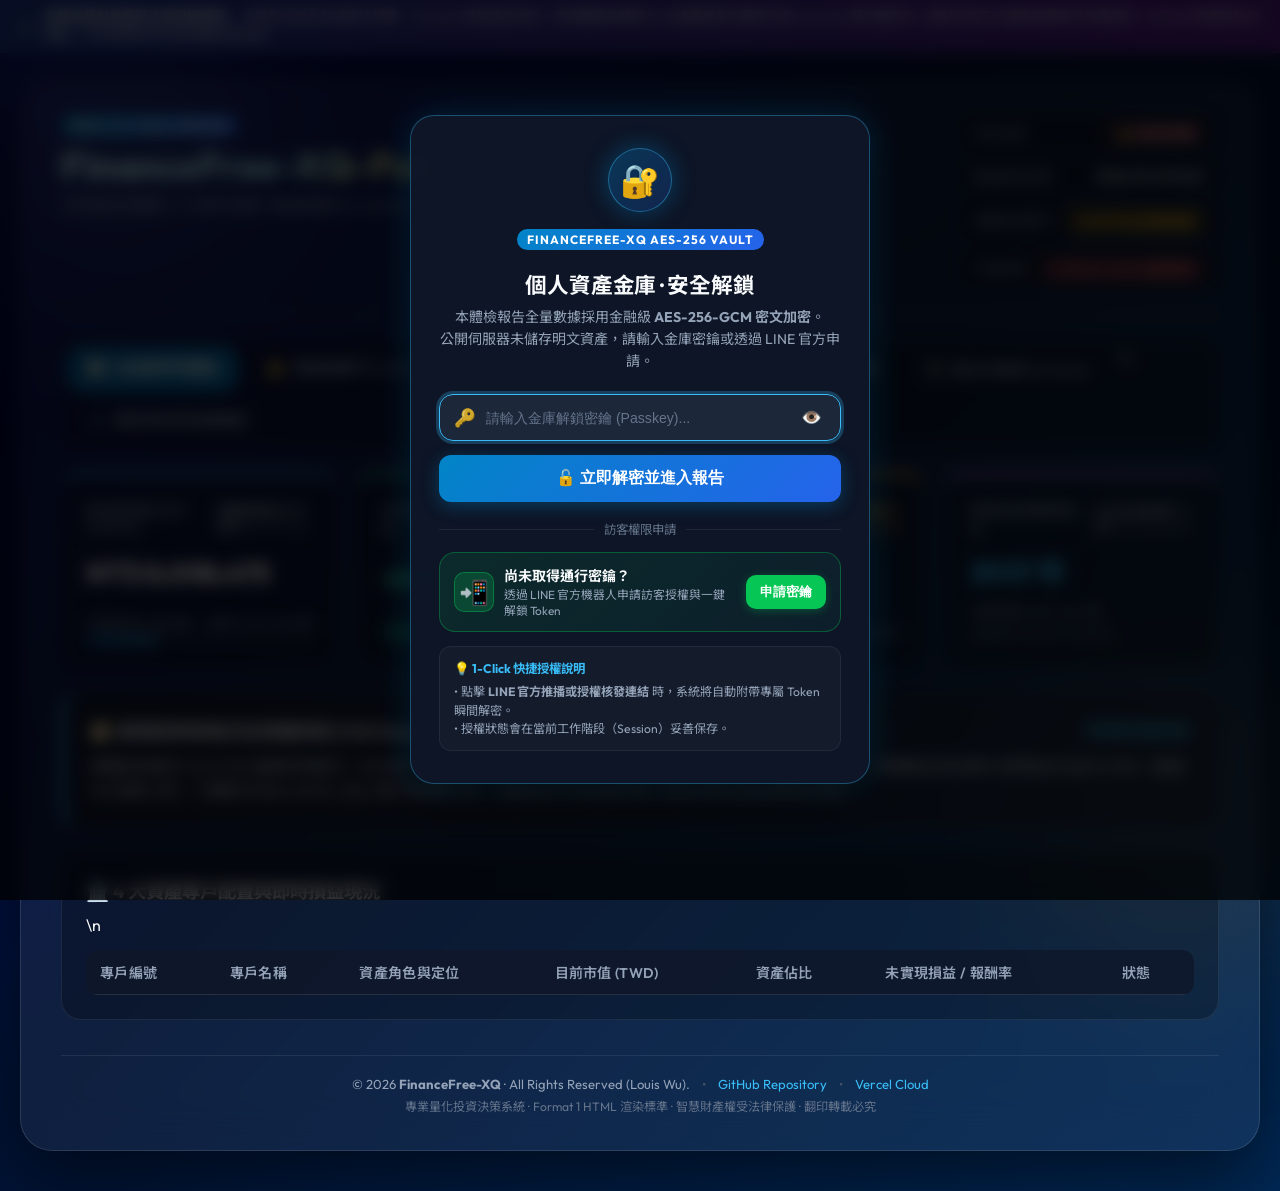
==== commit c1384c32: "fix(line): update LINE Official Bot add friend link with real ID @208jinte and QR code" ====
--- a/index.html
+++ b/index.html
@@ -405,40 +405,52 @@
   <div id="line-apply-modal" class="modal-backdrop" style="display:none;">
     <div class="line-apply-modal-card">
       <div style="display:flex; justify-content:space-between; align-items:center; margin-bottom:12px;">
-        <span class="badge badge-safe" style="background:#06c755; color:#fff; border:none;">LINE OFFICIAL BOT</span>
+        <div style="display:flex; align-items:center; gap:8px;">
+          <span class="badge badge-safe" style="background:#06c755; color:#fff; border:none; font-weight:700;">LINE OFFICIAL BOT</span>
+          <span style="font-size:0.78rem; color:#94a3b8; font-family:monospace;">ID: @208jinte</span>
+        </div>
         <button type="button" id="btn-close-line-modal" style="background:none; border:none; color:#94a3b8; font-size:1.3rem; cursor:pointer;">&times;</button>
       </div>
       <h2 style="font-size:1.3rem; font-weight:700; color:#f8fafc; margin-bottom:6px;">📲 LINE 官方帳號 · 訪客密鑰申請</h2>
       <p style="font-size:0.84rem; color:#94a3b8; line-height:1.5;">
-        本報告系統為 Louis Wu 專利個人量化資產儀表板。如需查閱請透過 LINE 官方帳號提交訪客申請：
+        本報告為 Louis Wu 個人量化資產體檢系統。請透過 LINE 官方機器人提交訪客通行申請：
       </p>
 
-      <div class="line-steps-list">
+      <div style="display:flex; align-items:center; gap:16px; background:rgba(255,255,255,0.03); border:1px solid rgba(255,255,255,0.08); border-radius:14px; padding:12px; margin:14px 0;">
+        <img src="https://api.qrserver.com/v1/create-qr-code/?size=100x100&data=https%3A%2F%2Fline.me%2FR%2Fti%2Fp%2F%40208jinte" alt="LINE Bot QR Code" style="width:78px; height:78px; border-radius:10px; background:#fff; padding:4px;" />
+        <div style="flex:1;">
+          <div style="font-size:0.85rem; font-weight:700; color:#f8fafc; margin-bottom:4px;">官方帳號 ID：<code style="color:#06c755; background:rgba(6,199,85,0.15); padding:2px 6px; border-radius:6px;">@208jinte</code></div>
+          <div style="font-size:0.76rem; color:#94a3b8; line-height:1.4;">手機掃描 QR Code 或搜尋 ID 加入好友</div>
+          <button type="button" onclick="navigator.clipboard.writeText('@208jinte'); alert('已複製 LINE 官方帳號 ID: @208jinte');" style="margin-top:6px; background:rgba(255,255,255,0.08); border:1px solid rgba(255,255,255,0.15); color:#38bdf8; font-size:0.75rem; padding:3px 8px; border-radius:6px; cursor:pointer;">📋 複製 LINE ID</button>
+        </div>
+      </div>
+
+      <div class="line-steps-list" style="margin:10px 0 14px 0;">
         <div class="line-step-item">
           <div class="step-num-badge">1</div>
           <div>
-            <div class="step-content-title">加入 LINE 官方帳號</div>
-            <div class="step-content-desc">點擊下方按鈕或於 LINE 搜尋官方機器人並加入好友。</div>
+            <div class="step-content-title">加入 LINE 官方機器人</div>
+            <div class="step-content-desc">點擊下方按鈕或掃描上方 QR Code 加入好友。</div>
           </div>
         </div>
         <div class="line-step-item">
           <div class="step-num-badge">2</div>
           <div>
-            <div class="step-content-title">傳送通關申請文字</div>
-            <div class="step-content-desc">在 LINE 對話框傳送：<code>【申請 FinanceFree-XQ 訪客密鑰】您的姓名 / 單位與用途</code>。</div>
+            <div class="step-content-title">傳送申請文字</div>
+            <div class="step-content-desc">傳送：<code>【申請訪客密鑰】姓名 / 單位與用途</code>。</div>
           </div>
         </div>
         <div class="line-step-item">
           <div class="step-num-badge">3</div>
           <div>
             <div class="step-content-title">取得 1-Click 解密連結</div>
-            <div class="step-content-desc">核可後，機器人將直接回傳附帶 Token 之專屬連結，點擊即可無縫解鎖！</div>
-          </div>
-        </div>
-      </div>
-
-      <a href="https://line.me/R/ti/p/@financefree-xq" target="_blank" class="line-action-btn-primary" id="line-open-link">
-        <span>💬 開啟 LINE 官方帳號申請密鑰</span>
+            <div class="step-content-desc">作者審核後，系統將回傳專屬 Token 連結，點擊即可無縫解鎖！</div>
+          </div>
+        </div>
+      </div>
+
+      <a href="https://line.me/R/ti/p/@208jinte" target="_blank" class="line-action-btn-primary" id="line-open-link">
+        <span>💬 點擊加入 LINE 官方帳號 (@208jinte)</span>
       </a>
 
       <div style="text-align:center; margin-top:10px;">
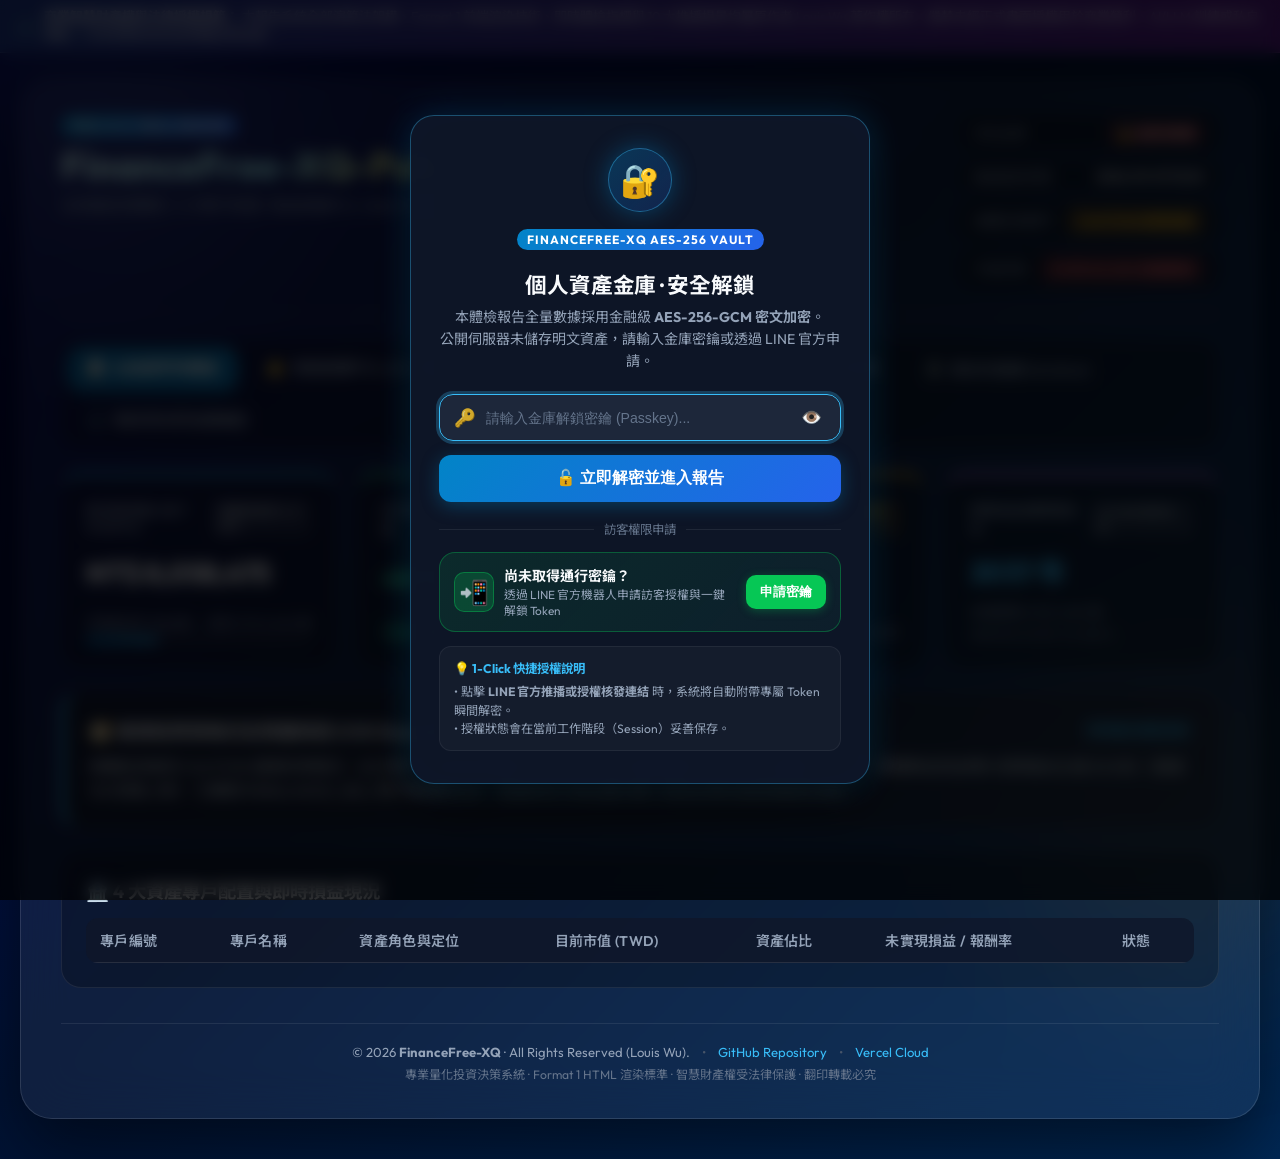
==== commit 9b09d192: "fix(critical): repair broken renderAll() template literals and stray literal backslash-n in markup -" ====
--- a/index.html
+++ b/index.html
@@ -68,7 +68,8 @@
         <button class="nav-pill" data-tab="tab-holdings">
           <span class="nav-icon">🛡️</span> 4 大專戶與主力持股
         </button>
-        <a href="./Archive" class="nav-pill" style="text-decoration:none;"><span class="nav-icon">🗄️</span> 歷史存檔庫 (Archive)</a>\n        <button class="nav-pill" data-tab="tab-legal">
+        <a href="./Archive" class="nav-pill" style="text-decoration:none;"><span class="nav-icon">🗄️</span> 歷史存檔庫 (Archive)</a>
+        <button class="nav-pill" data-tab="tab-legal">
           <span class="nav-icon">⚖️</span> 智財宣告與免責條款
         </button>
       </nav>
@@ -147,7 +148,8 @@
           <div class="card-title-bar">
             <h3>🏦 4 大資產專戶配置與即時損益現況</h3>
           </div>
-          <div class="table-scroll-hint">👈 左右滑動查看完整表格 👉</div>\n          <div class="table-container">
+          <div class="table-scroll-hint">👈 左右滑動查看完整表格 👉</div>
+          <div class="table-container">
             <table class="luxury-table">
               <thead>
                 <tr>
@@ -178,7 +180,8 @@
             </div>
             <span class="pulse-badge"><span class="pulse-dot"></span> 10 / 10 場景全時監控運行中</span>
           </div>
-          <div class="table-scroll-hint">👈 左右滑動查看完整表格 👉</div>\n          <div class="table-container">
+          <div class="table-scroll-hint">👈 左右滑動查看完整表格 👉</div>
+          <div class="table-container">
             <table class="luxury-table scenarios-table">
               <thead>
                 <tr>
@@ -206,7 +209,8 @@
             <h3>🎯 核心高股息與指數標的殖利率買點監控 (Sweetspot Tracker)</h3>
             <p class="card-desc">依據歷史殖利率分位數與均線支撐，即時計算分批進場階梯與價差比例</p>
           </div>
-          <div class="table-scroll-hint">👈 左右滑動查看完整表格 👉</div>\n          <div class="table-container">
+          <div class="table-scroll-hint">👈 左右滑動查看完整表格 👉</div>
+          <div class="table-container">
             <table class="luxury-table">
               <thead>
                 <tr>
@@ -234,7 +238,8 @@
             <h3>🛡️ 永豐金主力帳戶 A · 實體持股明細與現值</h3>
             <p class="card-desc">真實庫存部位、成本價位、未實現損益與加碼階梯記錄</p>
           </div>
-          <div class="table-scroll-hint">👈 左右滑動查看完整表格 👉</div>\n          <div class="table-container">
+          <div class="table-scroll-hint">👈 左右滑動查看完整表格 👉</div>
+          <div class="table-container">
             <table class="luxury-table">
               <thead>
                 <tr>
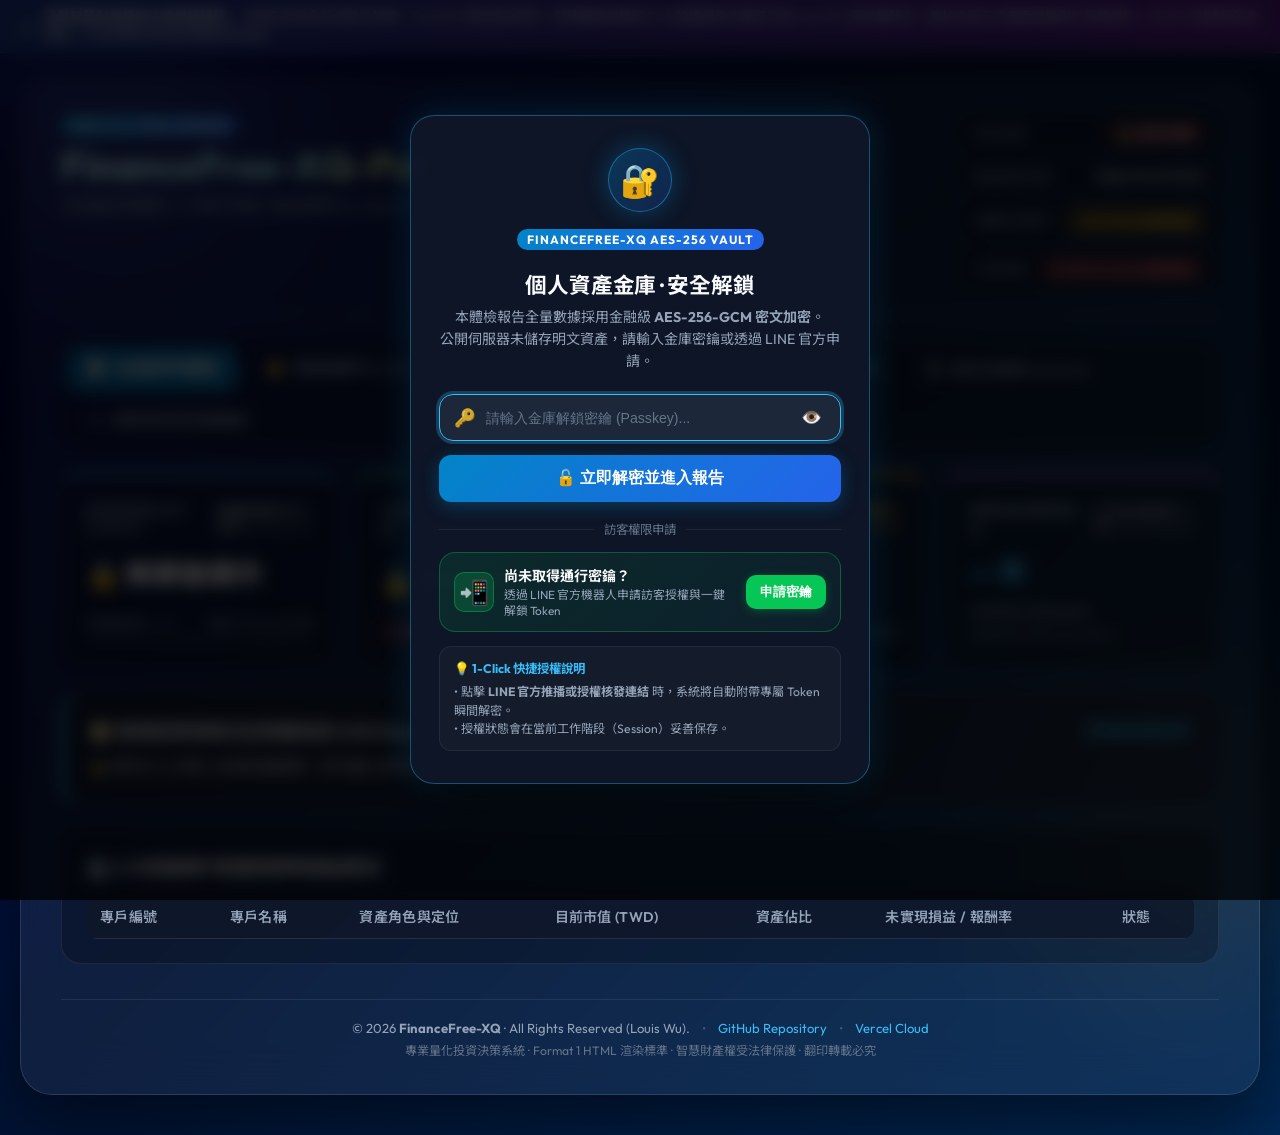
==== commit 588c40e2: "fix(color+security): enforce Taiwan red-up/green-down convention and remove plaintext financial figu" ====
--- a/index.html
+++ b/index.html
@@ -83,14 +83,14 @@
               <span class="kpi-tag">總淨值資產 (NET WORTH)</span>
               <span class="badge-sub">實體資產與 4 大帳戶</span>
             </div>
-            <div class="kpi-num" id="kpi-net-worth">NT$ 8,058,475</div>
+            <div class="kpi-num" id="kpi-net-worth">🔒 解鎖後顯示</div>
             <div class="progress-wrap">
               <div class="progress-info">
-                <span>目標達成率: <strong id="kpi-coverage">32.23%</strong></span>
+                <span>目標達成率: <strong id="kpi-coverage">--%</strong></span>
                 <span>目標: NT$ 2,500 萬</span>
               </div>
               <div class="progress-track">
-                <div class="progress-fill" id="kpi-progress-bar" style="width: 32.23%;"></div>
+                <div class="progress-fill" id="kpi-progress-bar" style="width: 0%;"></div>
               </div>
             </div>
           </div>
@@ -100,10 +100,10 @@
               <span class="kpi-tag">主力帳戶 A 未實現損益</span>
               <span class="badge-sub positive">永豐金台股核心</span>
             </div>
-            <div class="kpi-num positive" id="kpi-port-a-pnl">+NT$ 175,527</div>
+            <div class="kpi-num" id="kpi-port-a-pnl">🔒 解鎖後顯示</div>
             <div class="kpi-sub-text">
-              <span class="gain-badge">+13.57% 獲利</span>
-              <span class="sub-muted">總市值: NT$ 1,469,468</span>
+              <span class="pnl-pct-badge up">-- % 獲利</span>
+              <span class="sub-muted">總市值: 解鎖後顯示</span>
             </div>
           </div>
 
@@ -112,7 +112,7 @@
               <span class="kpi-tag">實體黃金避險佔比 (AU9901)</span>
               <span class="badge-sub warn">18 台錢現貨</span>
             </div>
-            <div class="kpi-num warning" id="kpi-gold-pct">20.83%</div>
+            <div class="kpi-num warning" id="kpi-gold-pct">--%</div>
             <div class="kpi-sub-text">
               <span class="alert-pill">⚠️ 超出上限 (12%)</span>
               <span class="sub-muted">觸發再平衡獲利調節</span>
@@ -124,9 +124,9 @@
               <span class="kpi-tag">財務自由達標預估年</span>
               <span class="badge-sub">4% SWR 提領法則</span>
             </div>
-            <div class="kpi-num highlight" id="kpi-goal-year">2037 年</div>
+            <div class="kpi-num highlight" id="kpi-goal-year">-- 年</div>
             <div class="kpi-sub-text">
-              <span>尚需累積: NT$ 1,694 萬</span>
+              <span id="kpi-gap-to-goal">尚需累積: 解鎖後顯示</span>
               <span class="sub-muted">被動現金流目標: $100萬/年</span>
             </div>
           </div>
@@ -139,7 +139,7 @@
             <span class="timestamp-tag">即時量化模型診斷</span>
           </div>
           <p class="summary-content" id="cio-summary-text">
-            總體經濟維持 CAUTION 謹慎防禦模式。主力帳戶 A 表現亮眼獲利 +13.57%（0050 續抱獲利 +17.7%、正2 獲利 +17.4%）。實體黃金因金價大漲現值佔比達 20.83%（超過 12% 配置上限），已觸發 REBALANCE_SELL 再平衡調節訊號，建議將部分黃金獲利轉入高股息標的甜甜價觀察買點。
+            🔒 請先於上方輸入金庫密鑰解鎖，即可載入即時全資產體檢綜述。
           </p>
         </div>
 
--- a/styles.css
+++ b/styles.css
@@ -314,6 +314,11 @@
 .kpi-num.positive { color: #34d399; }
 .kpi-num.warning { color: #fbbf24; }
 .kpi-num.highlight { color: #38bdf8; }
+/* 台股金融色彩鐵律：紅漲（正值/獲利）、綠跌（負值/虧損），與美式配色相反。
+   專用於真正綁定損益正負號的數值，與上面 .positive/.warning（非損益用途，
+   如狀態徽章）分開命名，避免互相污染。 */
+.kpi-num.val-pos { color: #ef4444; }
+.kpi-num.val-neg { color: #10b981; }
 
 .progress-wrap {
   margin-top: 5px;
@@ -363,6 +368,17 @@
   font-weight: 700;
   font-size: 0.75rem;
 }
+/* 主力帳戶 A 損益率徽章 — 台股紅漲綠跌配色，隨真實正負號動態切換
+   （與上面 .gain-badge/.alert-pill 用於資產配置「正常/警戒」狀態燈號的
+   語意不同，故獨立命名，互不影響）。 */
+.pnl-pct-badge {
+  padding: 2px 6px;
+  border-radius: 4px;
+  font-weight: 700;
+  font-size: 0.8rem;
+}
+.pnl-pct-badge.up { background: rgba(239, 68, 68, 0.2); color: #f87171; }
+.pnl-pct-badge.down { background: rgba(16, 185, 129, 0.2); color: #34d399; }
 .sub-muted {
   font-size: 0.76rem;
   color: #64748b;
@@ -442,6 +458,15 @@
 .luxury-table tr:hover td {
   background: rgba(255, 255, 255, 0.03);
 }
+/* 4 大專戶配置表 / 主力持股明細表 損益儲存格 — 台股紅漲綠跌配色。
+   之前完全沒有對應樣式規則，儲存格會顯示為無色（等同 bug）；現在補上，
+   且與下面「距買點差距」的 .warning（非損益、僅為接近買點提醒）分開命名，
+   避免同一個 class 名稱被兩種不同語意誤用。 */
+.luxury-table td.val-pos { color: #ef4444; font-weight: 600; }
+.luxury-table td.val-neg { color: #10b981; font-weight: 600; }
+/* 買入目標價表「距買點差距」欄位 — 僅為關注/接近買點提醒，非損益正負號，
+   維持中性琥珀色提示，不套用紅漲綠跌規則。 */
+.luxury-table td.warning { color: #fbbf24; font-weight: 600; }
 
 /* Min-widths for tables on mobile */
 .scenarios-table { min-width: 720px; }
